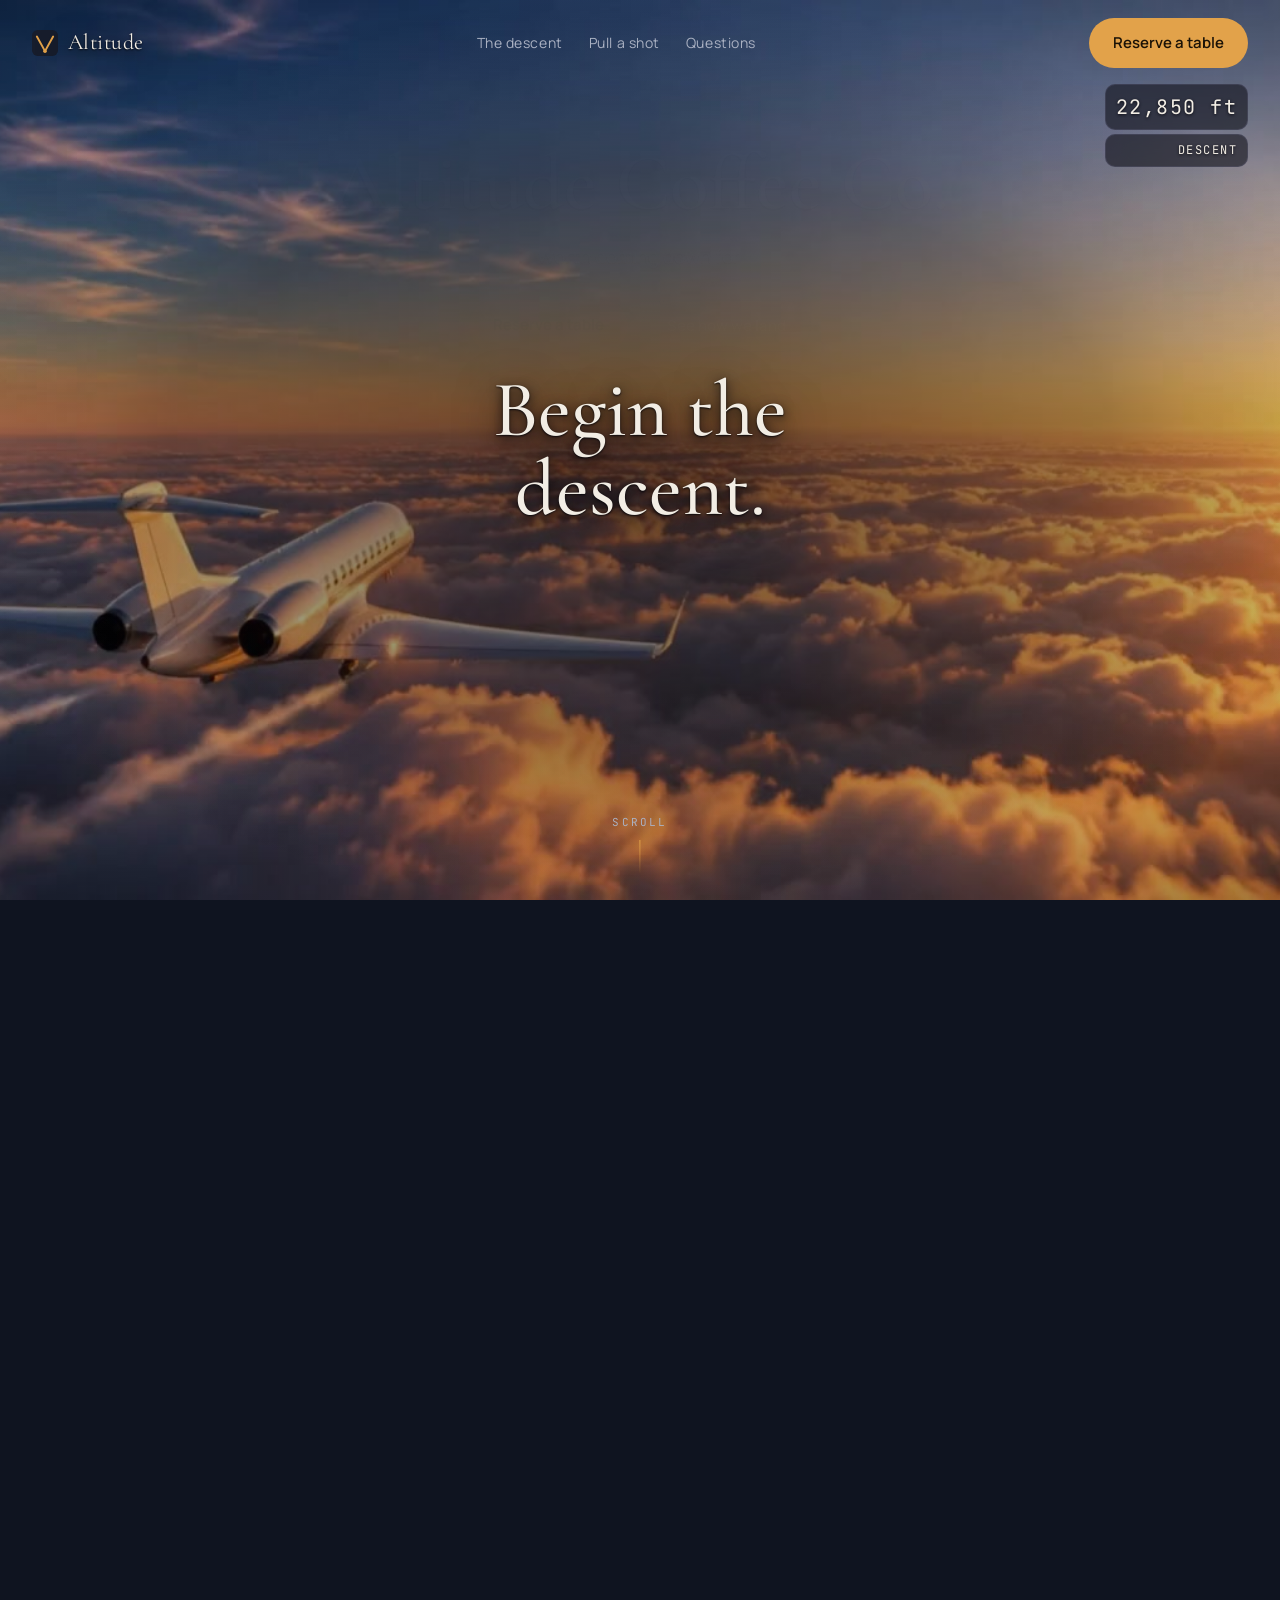
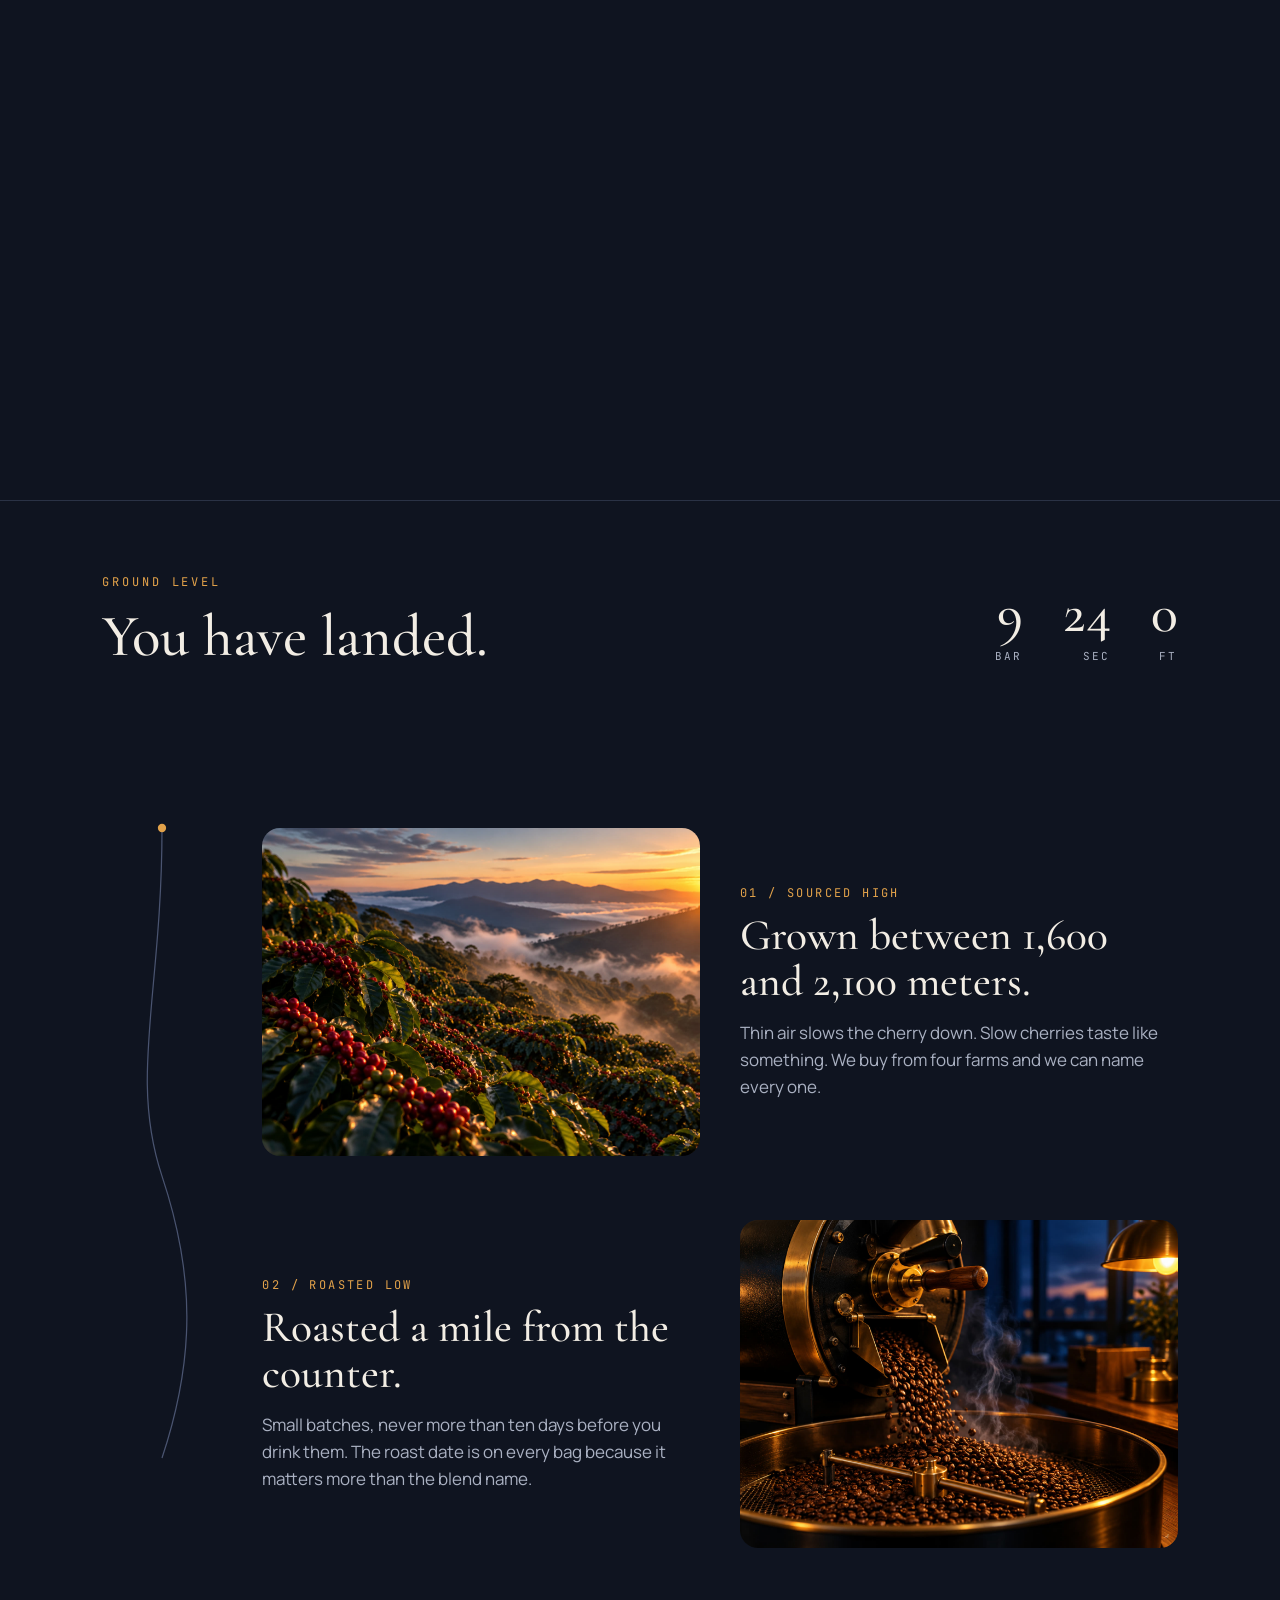
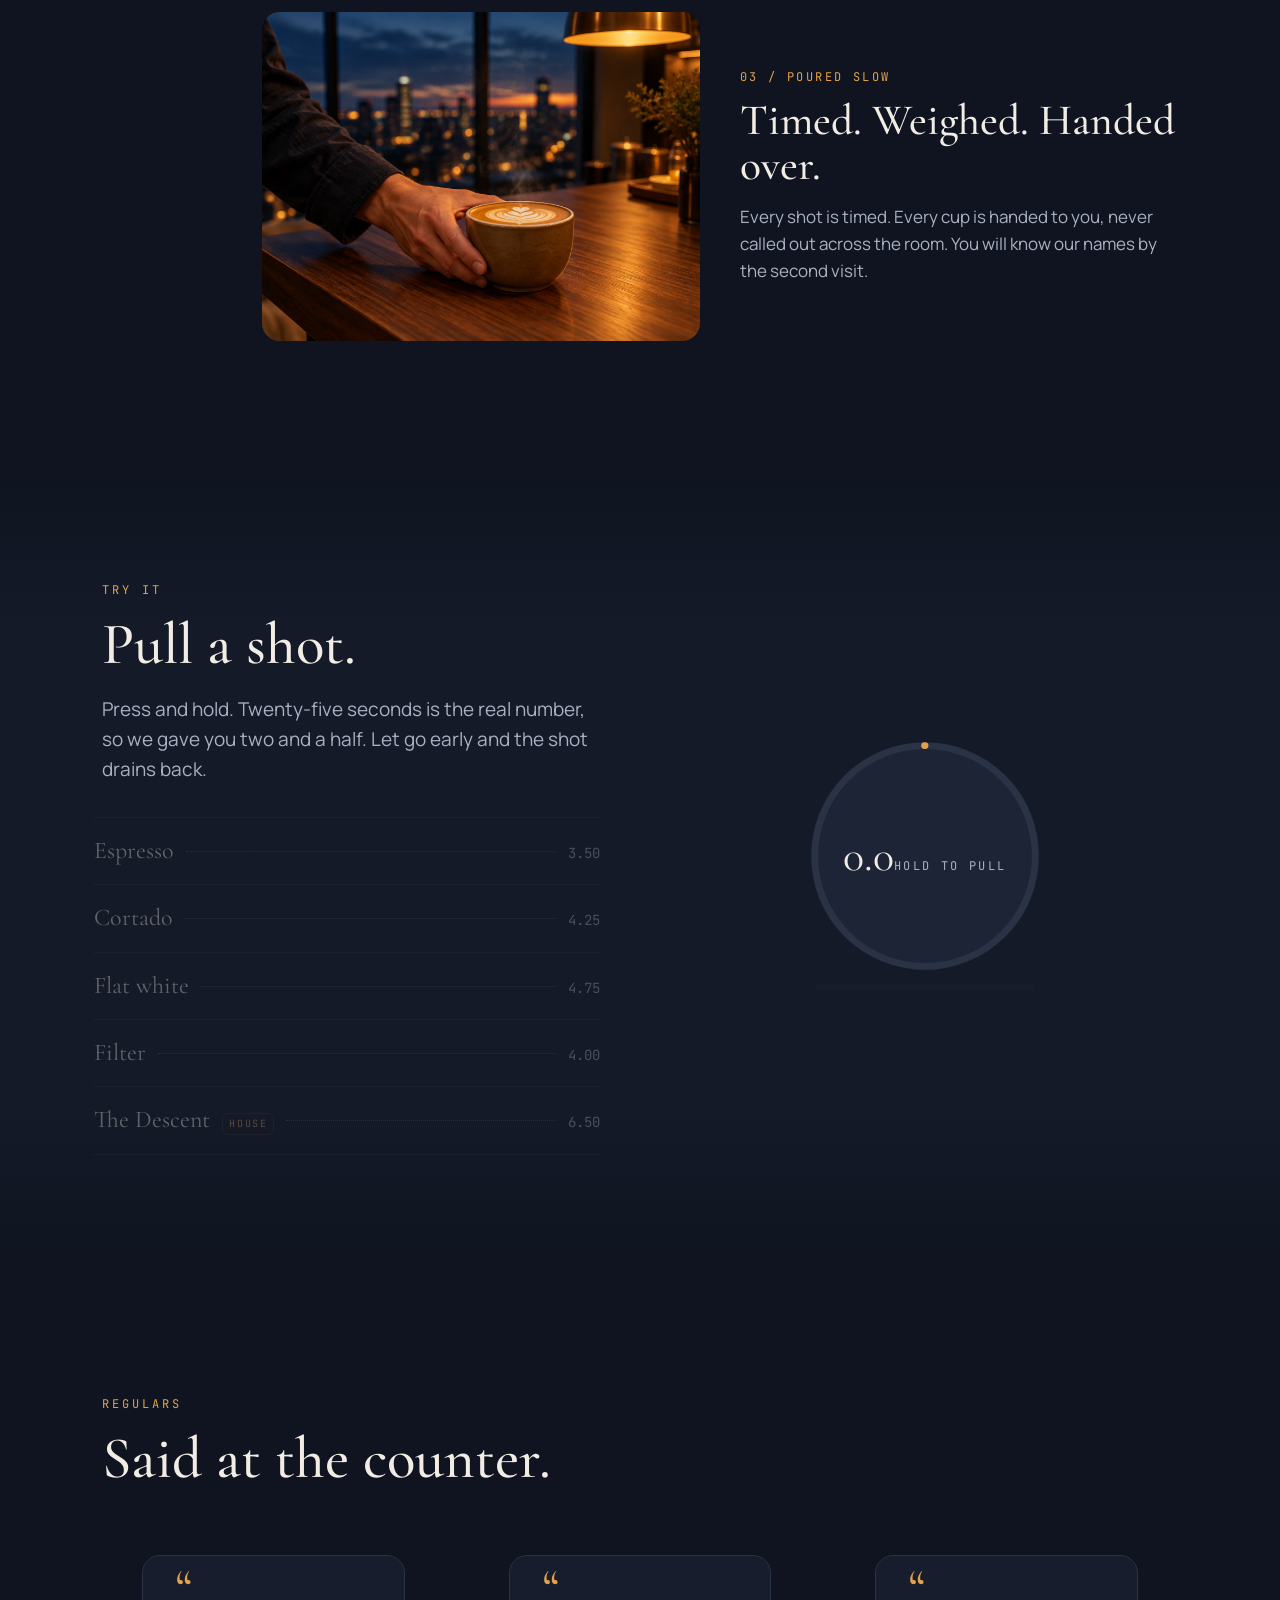
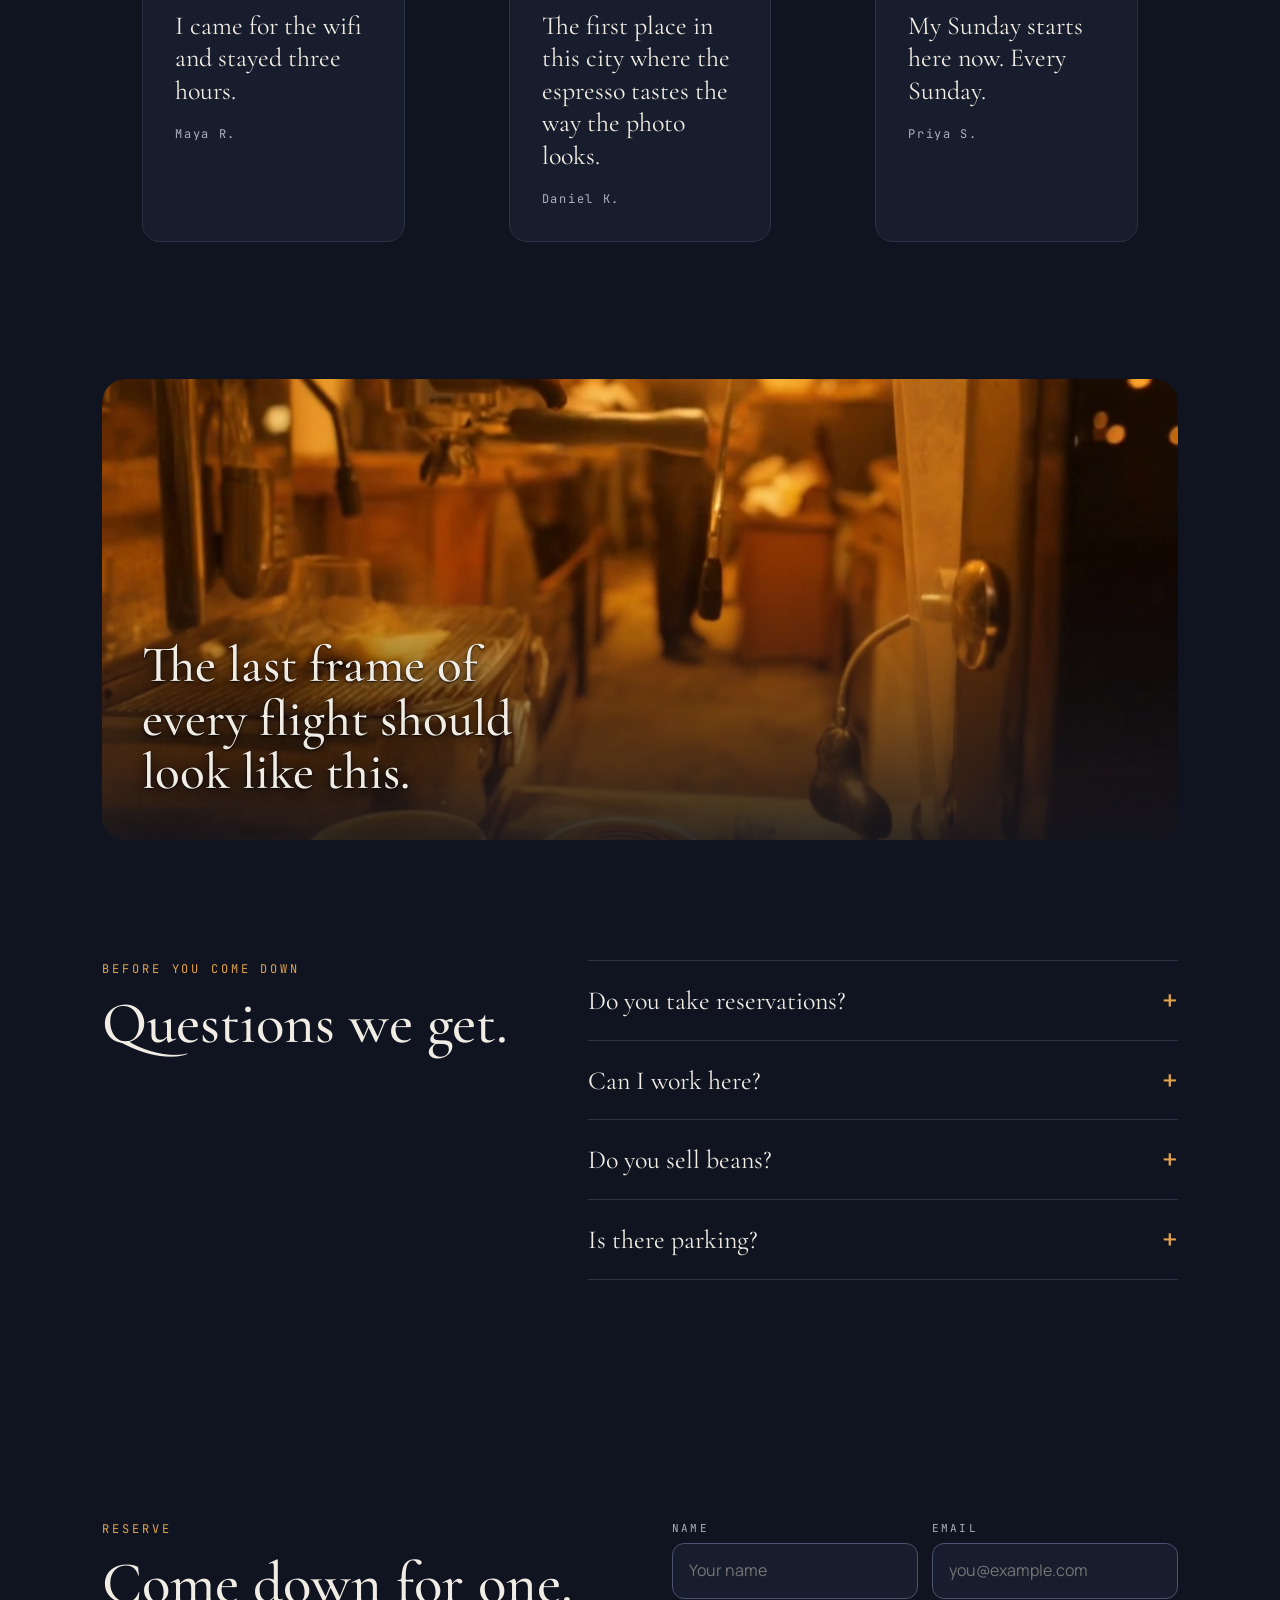
==== site/index.html @ 06131883 "Add Altitude Coffee Co. cinematic scroll demo site Four-segment AI-generated hero (jet over clouds, " ====
<!doctype html>
<html lang="en">
<head>
<meta charset="utf-8">
<meta name="viewport" content="width=device-width, initial-scale=1">
<title>Altitude Coffee Co.</title>
<meta name="description" content="Altitude Coffee Co. A corner coffee shop worth coming down for. Beans grown high, roasted low, poured slow. Reserve a table.">
<meta name="theme-color" content="#0f1420">
<!-- DEPLOY STEP: patch og:url and og:image with the live absolute URL -->
<meta property="og:title" content="Altitude Coffee Co.">
<meta property="og:description" content="Worth coming down for.">
<meta property="og:type" content="website">
<meta property="og:url" content="https://example.com/">
<meta property="og:image" content="https://example.com/assets/hero-ending.jpg">
<link rel="icon" href="data:image/svg+xml,%3Csvg xmlns='http://www.w3.org/2000/svg' viewBox='0 0 32 32'%3E%3Crect width='32' height='32' rx='7' fill='%230f1420'/%3E%3Cpath d='M6 8 L16 26 L26 8' fill='none' stroke='%23e2a24a' stroke-width='2.4' stroke-linecap='round' stroke-linejoin='round'/%3E%3Ccircle cx='16' cy='26' r='2.2' fill='%23e2a24a'/%3E%3C/svg%3E">
<link rel="preconnect" href="https://fonts.googleapis.com">
<link rel="preconnect" href="https://fonts.gstatic.com" crossorigin>
<link href="https://fonts.googleapis.com/css2?family=Cormorant+Garamond:ital,wght@0,500;0,600;1,500&family=Manrope:wght@400;600&family=JetBrains+Mono:wght@400&display=swap" rel="stylesheet">
<style>
:root{
  --canvas:#0f1420;
  --panel:#171d2c;
  --panel-2:#1d2436;
  --accent:#e2a24a;
  --accent-hover:#f0b661;
  --accent-muted:rgba(226,162,74,.18);
  --text-primary:#f2ede4;
  --text-secondary:#aab1c2;
  --line:#2a3245;
  --line-strong:#4a5470;
  --display:"Cormorant Garamond",Georgia,serif;
  --body:"Manrope",system-ui,sans-serif;
  --mono:"JetBrains Mono",ui-monospace,monospace;
  --ease:cubic-bezier(.22,.61,.36,1);
  --ease-out:cubic-bezier(.16,1,.3,1);
  --tshadow:0 1px 2px rgba(5,5,10,.95),0 3px 12px rgba(5,5,10,.78),0 10px 44px rgba(5,5,10,.8);
}
*{box-sizing:border-box}
html,body{overflow-x:hidden;overflow-x:clip}
html{scroll-behavior:smooth}
body{margin:0;background:var(--canvas);color:var(--text-primary);font-family:var(--body);font-size:17px;line-height:1.6;-webkit-font-smoothing:antialiased;opacity:0;transition:opacity .9s var(--ease)}
body.ready{opacity:1}
body.paused *,body.paused *::before,body.paused *::after{animation-play-state:paused!important}
a{color:inherit}
img{display:block;max-width:100%}
h1,h2,h3{font-family:var(--display);font-weight:500;line-height:1.05;margin:0}
p{margin:0}
.skip{position:absolute;left:-999px;top:8px;background:var(--accent);color:#1a1206;padding:8px 14px;border-radius:8px;z-index:100;text-decoration:none;font-weight:600}
.skip:focus{left:12px}
:focus-visible{outline:2px solid var(--accent);outline-offset:3px}

/* environment layer */
.env{position:fixed;inset:0;z-index:0;pointer-events:none;overflow:hidden}
.env::before{content:"";position:absolute;inset:-20%;background:radial-gradient(ellipse 50% 40% at 30% 20%,rgba(226,162,74,.10),transparent 60%),radial-gradient(ellipse 45% 40% at 75% 80%,rgba(120,140,200,.12),transparent 60%);animation:envdrift 90s linear infinite alternate;animation-delay:-30s}
.env::after{content:"";position:absolute;inset:0;opacity:.07;background-image:url("data:image/svg+xml,%3Csvg xmlns='http://www.w3.org/2000/svg' width='160' height='160'%3E%3Cfilter id='n'%3E%3CfeTurbulence type='fractalNoise' baseFrequency='.9' numOctaves='2' stitchTiles='stitch'/%3E%3C/filter%3E%3Crect width='160' height='160' filter='url(%23n)'/%3E%3C/svg%3E")}
@keyframes envdrift{from{transform:translate3d(-3%,-2%,0) scale(1.05)}to{transform:translate3d(3%,2%,0) scale(1.1)}}
main{position:relative;z-index:1}

/* nav */
.nav{position:fixed;top:0;left:0;right:0;z-index:50;display:flex;align-items:center;justify-content:space-between;padding:18px 32px;transition:background .5s var(--ease),backdrop-filter .5s}
.nav.solid{background:rgba(15,20,32,.72);backdrop-filter:blur(14px);border-bottom:1px solid rgba(42,50,69,.6)}
.brand{display:flex;align-items:center;gap:10px;text-decoration:none;font-family:var(--display);font-size:22px;letter-spacing:.02em;text-shadow:var(--tshadow)}
.brand svg{width:26px;height:26px}
.nav ul{display:flex;gap:26px;list-style:none;margin:0;padding:0;font-size:14px;letter-spacing:.04em}
.nav ul a{text-decoration:none;color:var(--text-secondary);transition:color .3s}
.nav ul a:hover{color:var(--text-primary)}
.btn{display:inline-block;background:var(--accent);color:#1a1206;text-decoration:none;font-weight:600;font-family:var(--body);font-size:15px;padding:13px 24px;border-radius:999px;border:0;cursor:pointer;transition:background .3s var(--ease),transform .3s var(--ease);text-shadow:none}
.btn:hover{background:var(--accent-hover);transform:translateY(-1px)}
.btn.ghost{background:transparent;color:var(--text-primary);border:1px solid var(--line-strong)}
.btn.ghost:hover{background:rgba(255,255,255,.06)}
@media (pointer:coarse){.btn{min-height:44px;display:inline-flex;align-items:center;justify-content:center}}
@media (max-width:720px){.nav{padding:14px 18px}.nav ul{display:none}.nav .btn{padding:10px 16px;font-size:14px}}

/* hero */
.hero{position:relative;height:1300vh}
.stage{position:sticky;top:0;height:100vh;overflow:hidden;background:var(--canvas)}
.poster{position:absolute;inset:0;background-size:cover;background-position:center}
video#hero{position:absolute;inset:0;width:100%;height:100%;object-fit:cover;opacity:0;transition:opacity .8s var(--ease);will-change:transform;transform:translateZ(0)}
.stage.video-ready video#hero{opacity:1}
.stage.video-failed video#hero{display:none}
.scrim{position:absolute;inset:0;pointer-events:none;background:radial-gradient(ellipse 120% 90% at 50% 45%,rgba(10,10,18,0) 35%,rgba(10,10,18,.62) 100%)}
.ring{position:absolute;right:28px;bottom:28px;width:36px;height:36px;color:var(--accent);transform:rotate(-90deg);opacity:.9;transition:opacity .5s}
.stage.video-ready .ring{opacity:0}
.stage.at-end .cue{opacity:0}
.cue{position:absolute;left:50%;bottom:26px;transform:translateX(-50%);font-family:var(--mono);font-size:11px;letter-spacing:.2em;color:var(--text-secondary);text-transform:uppercase;display:flex;flex-direction:column;align-items:center;gap:8px;transition:opacity .5s}
.cue span{display:block;width:1px;height:34px;background:linear-gradient(var(--accent),transparent);animation:cuedrop 2.4s var(--ease) infinite;animation-delay:-.6s}
@keyframes cuedrop{0%{transform:scaleY(0);transform-origin:top}50%{transform:scaleY(1);transform-origin:top}51%{transform-origin:bottom}100%{transform:scaleY(0);transform-origin:bottom}}
.hud{position:absolute;top:84px;right:32px;font-family:var(--mono);font-size:12px;letter-spacing:.12em;text-align:right;display:flex;flex-direction:column;gap:4px}
.chip{display:inline-block;padding:6px 10px;background:rgba(8,8,15,.55);border:1px solid rgba(96,96,126,.3);border-radius:10px;backdrop-filter:blur(10px);text-shadow:0 1px 3px rgba(5,5,10,.85)}
.hud .alt{font-size:20px;color:var(--text-primary)}
@media (max-height:560px){.cue,.hud{display:none}}

.band{position:absolute;inset:0;display:flex;align-items:center;opacity:0;pointer-events:none;text-shadow:var(--tshadow);--k:0}
.band::before{content:"";position:absolute;inset:-4%;pointer-events:none;opacity:calc(.25 + .75*var(--k,1));background:radial-gradient(ellipse 74% 62% at var(--sx,50%) var(--sy,50%),rgba(5,5,10,var(--sa,.66)) 0%,rgba(5,5,10,calc(var(--sa,.66)*.66)) 46%,rgba(5,5,10,0) 76%)}
.band .inner{position:relative;width:100%;padding:0 8vw}
.band h1,.band h2{font-size:clamp(40px,6.2vw,96px);line-height:1;max-width:14ch}
.band h2.e-blur,.band .e-approach h2{margin-left:auto;margin-right:auto}
.band .sub{font-size:clamp(17px,1.5vw,22px);color:var(--text-secondary);margin-top:18px;max-width:38ch;font-weight:400}
.band .kicker{font-family:var(--mono);font-size:12px;letter-spacing:.24em;text-transform:uppercase;color:var(--accent);margin-bottom:16px}
.band.on{pointer-events:auto}
.band .btn{pointer-events:auto}

/* text choreography */
.sr{position:absolute;width:1px;height:1px;overflow:hidden;clip:rect(0 0 0 0);white-space:nowrap}
.vis{display:inline}
.w{display:inline-block;white-space:nowrap}
.c{display:inline-block}
/* drift-down (band 1) */
.e-drift .w{--kc:clamp(0,(var(--k,0) - var(--th,0))*2.8,1);opacity:var(--kc);transform:translateY(calc((1 - var(--kc))*-24px))}
/* blur-to-sharp (band 2) */
.e-blur{position:relative}
.e-blur .soft{position:absolute;inset:0;filter:blur(10px);opacity:calc(1 - var(--k,0))}
.e-blur .sharp{opacity:var(--k,0)}
/* grid snap (band 3) */
.e-grid .c{--kc:clamp(0,(var(--k,0) - var(--th,0))*2.6,1);opacity:var(--kc);transform:translateX(calc((1 - var(--kc))*var(--jx,0px)))}
/* approach (band 4) */
.e-approach .w{--kc:clamp(0,(var(--k,0) - var(--th,0))*2.6,1);opacity:var(--kc);transform:scale(calc(0.82 + 0.18*var(--kc)))}
/* word punch (band 5) */
.e-punch .w{--kc:clamp(0,(var(--k,0) - var(--th,0))*3,1);--ks:clamp(0,(var(--k,0) - var(--th,0) - var(--sd,.1))*var(--ss,3.2),1);opacity:var(--kc);transform:scale(calc(0.6 + (0.4 + var(--ov,.12))*var(--kc) - var(--ov,.12)*var(--ks)))}
.e-punch .w.em{--ov:0.24;--sd:0.16;--ss:2.6}
/* rise + staged settle (band 6) */
.e-rise .w{--kc:clamp(0,(var(--k,0) - var(--th,0))*3,1);opacity:var(--kc);transform:translateY(calc((1 - var(--kc))*28px))}
.e-rise .sub{--ks:clamp(0,(var(--k,0) - .66)*4,1);opacity:var(--ks);transform:translateY(calc((1 - var(--ks))*14px))}
.e-rise .cta{--kb:clamp(0,(var(--k,0) - .78)*5,1);opacity:var(--kb);transform:translateY(calc((1 - var(--kb))*14px));margin-top:28px;display:flex;gap:14px;flex-wrap:wrap}
.band.settle{align-items:flex-start}
.band.settle .inner{padding-top:16vh;text-align:center}
.band.settle h1{margin:0 auto;max-width:22ch}
.band.settle .sub{margin:18px auto 0}
.band.settle .cta{justify-content:center}

/* static hero */
.static-hero{display:none;position:relative;min-height:100svh;align-items:flex-end;padding:120px 24px 64px;background:#0f1420 url('assets/hero-ending.jpg') center/cover no-repeat;text-shadow:var(--tshadow)}
.static-hero::before{content:"";position:absolute;inset:0;background:linear-gradient(180deg,rgba(15,20,32,.15),rgba(15,20,32,.85))}
.static-hero .inner{position:relative;max-width:640px}
.static-hero h1{font-size:clamp(44px,12vw,72px)}
.static-hero .sub{font-size:19px;color:var(--text-secondary);margin:14px 0 24px}
.static-hero .kicker{font-family:var(--mono);font-size:12px;letter-spacing:.24em;text-transform:uppercase;color:var(--accent);margin-bottom:14px}

@media (max-width:720px),(orientation:portrait) and (max-width:1024px),(orientation:portrait) and (pointer:coarse),(orientation:landscape) and (pointer:coarse) and (max-height:560px),(prefers-reduced-motion:reduce){
  .hero{display:none}
  .static-hero{display:flex}
}

/* sections */
.section{position:relative;padding:120px 8vw}
.wrap{max-width:1180px;margin:0 auto}
.kicker{font-family:var(--mono);font-size:12px;letter-spacing:.24em;text-transform:uppercase;color:var(--accent)}
.h2{font-size:clamp(36px,4.6vw,64px);margin-top:14px;max-width:18ch}
.lede{color:var(--text-secondary);font-size:19px;max-width:52ch;margin-top:18px}

/* settle strip */
.landed{padding:72px 8vw 40px;border-top:1px solid var(--line)}
.landed .wrap{display:grid;grid-template-columns:1.2fr 1fr;gap:48px;align-items:end}
.stats{display:flex;gap:40px;justify-content:flex-end;font-family:var(--mono)}
.stat{text-align:right}
.stat b{display:block;font-family:var(--display);font-weight:500;font-size:56px;line-height:1;color:var(--text-primary)}
.stat span{font-size:11px;letter-spacing:.2em;text-transform:uppercase;color:var(--text-secondary)}
.steam{position:absolute;left:8vw;top:-40px;width:120px;height:120px;pointer-events:none}
.steam i{position:absolute;bottom:0;left:50%;width:6px;height:6px;border-radius:50%;background:var(--accent);opacity:0;animation:steam 6s var(--ease) infinite}
.steam i:nth-child(2){left:38%;animation-delay:-2s}.steam i:nth-child(3){left:62%;animation-delay:-4s}.steam i:nth-child(4){left:46%;animation-delay:-1s}
@keyframes steam{0%{opacity:0;transform:translate(0,0) scale(.6)}20%{opacity:.35}100%{opacity:0;transform:translate(-14px,-110px) scale(1.4)}}
.live .steam i{animation-play-state:running}

/* descent steps */
.descent{position:relative}
.descent .wrap{display:grid;grid-template-columns:120px 1fr;gap:40px}
.path{position:relative}
.path svg{position:sticky;top:120px;width:120px;height:70vh;overflow:visible}
.path .trail{stroke:var(--line-strong);stroke-width:1.5;fill:none}
.path .draw{stroke:var(--accent);stroke-width:2;fill:none;stroke-dasharray:1;stroke-dashoffset:calc(1 - var(--d,0));}
.path .dot{fill:var(--accent);offset-path:path("M60 0 C 60 200, 20 300, 60 420 S 100 640, 60 760");offset-distance:calc(var(--d,0)*100%)}
.steps{display:grid;gap:64px}
.step{display:grid;grid-template-columns:1fr 1fr;gap:40px;align-items:center}
.step:nth-child(even) .media{order:2}
.step .media{aspect-ratio:4/3;border-radius:18px;overflow:hidden;background:var(--panel);position:relative}
.step .media img{width:100%;height:100%;object-fit:cover;transform:scale(1.06);transition:transform 1.4s var(--ease-out)}
.step.in .media img{transform:scale(1)}
.step .num{font-family:var(--mono);font-size:12px;letter-spacing:.2em;color:var(--accent)}
.step h3{font-size:clamp(30px,3.4vw,46px);margin-top:10px}
.step p{color:var(--text-secondary);margin-top:14px;max-width:44ch}
.step .part{opacity:0;transform:translateY(18px);transition:opacity .9s var(--ease),transform .9s var(--ease)}
.step.in .part{opacity:1;transform:none}
.step.in .part:nth-child(2){transition-delay:.1s}.step.in .part:nth-child(3){transition-delay:.2s}
.step.in.done .part:nth-child(2),.step.in.done .part:nth-child(3){transition-delay:0s}

/* pull a shot */
.pull{background:linear-gradient(180deg,transparent,rgba(23,29,44,.7) 20%,rgba(23,29,44,.7) 80%,transparent)}
.pull .wrap{display:grid;grid-template-columns:1fr 1fr;gap:64px;align-items:center}
.holdwrap{display:flex;flex-direction:column;align-items:center;gap:18px}
.hold{position:relative;width:220px;height:220px;border-radius:50%;background:var(--panel-2);border:1px solid var(--line-strong);cursor:pointer;display:grid;place-items:center;user-select:none;-webkit-user-select:none;touch-action:none;transition:transform .3s var(--ease)}
.hold:active{transform:scale(.98)}
.hold svg{position:absolute;inset:-6px;width:calc(100% + 12px);height:calc(100% + 12px);transform:rotate(-90deg)}
.hold .track{fill:none;stroke:var(--line);stroke-width:3}
.hold .prog{fill:none;stroke:var(--accent);stroke-width:3;stroke-linecap:round;stroke-dasharray:1;stroke-dashoffset:calc(1 - var(--p,0));transition:stroke-dashoffset .12s linear}
.hold .lbl{font-family:var(--mono);font-size:12px;letter-spacing:.2em;text-transform:uppercase;color:var(--text-secondary);text-align:center}
.hold .timer{font-family:var(--display);font-size:44px;line-height:1;color:var(--text-primary)}
.hold::after{content:"";position:absolute;inset:0;border-radius:50%;box-shadow:0 0 60px 10px var(--accent-muted);opacity:0;transition:opacity .6s}
.pull.done .hold::after{opacity:1;animation:glow 5s ease-in-out infinite;animation-delay:-1s}
@keyframes glow{0%,100%{opacity:.5}50%{opacity:1}}
.cupline{width:220px;height:6px;border-radius:3px;background:var(--panel);overflow:hidden}
.cupline i{display:block;height:100%;width:100%;background:linear-gradient(90deg,#5a3419,#8a4a1f,var(--accent));transform:scaleX(var(--p,0));transform-origin:left;transition:transform .12s linear}
.menu{list-style:none;margin:32px 0 0;padding:0;display:grid;gap:0}
.menu li{display:flex;align-items:baseline;gap:12px;padding:14px 0;border-top:1px solid var(--line);opacity:.35;transform:translateX(-8px);transition:opacity .6s var(--ease),transform .6s var(--ease)}
.menu li:last-child{border-bottom:1px solid var(--line)}
.pull.done .menu li{opacity:1;transform:none}
.pull.done .menu li:nth-child(2){transition-delay:.08s}.pull.done .menu li:nth-child(3){transition-delay:.16s}.pull.done .menu li:nth-child(4){transition-delay:.24s}.pull.done .menu li:nth-child(5){transition-delay:.32s}
.menu .n{font-family:var(--display);font-size:24px}
.menu .dots{flex:1;border-bottom:1px dotted var(--line-strong);transform:translateY(-6px)}
.menu .p{font-family:var(--mono);font-size:14px;color:var(--text-secondary)}
.menu .tag{font-family:var(--mono);font-size:10px;letter-spacing:.16em;text-transform:uppercase;color:var(--accent);border:1px solid var(--accent-muted);padding:2px 6px;border-radius:6px}

/* quotes */
.quotes .wrap{display:grid;grid-template-columns:1fr 1fr 1fr;gap:24px;margin-top:48px}
.q{background:var(--panel);border:1px solid var(--line);border-radius:18px;padding:32px;opacity:0;transform:translateY(20px);transition:opacity .8s var(--ease),transform .8s var(--ease)}
.quotes.in .q{opacity:1;transform:none}
.quotes.in .q:nth-child(2){transition-delay:.12s}.quotes.in .q:nth-child(3){transition-delay:.24s}
.quotes.in.done .q:nth-child(2),.quotes.in.done .q:nth-child(3){transition-delay:0s}
.q p{font-family:var(--display);font-size:26px;line-height:1.25}
.q cite{display:block;margin-top:18px;font-style:normal;font-family:var(--mono);font-size:12px;letter-spacing:.14em;color:var(--text-secondary)}
.q .mark{color:var(--accent);font-family:var(--display);font-size:52px;line-height:0;display:block;margin-bottom:22px}

/* window (ending frame reused) */
.window{padding:0 8vw}
.window .wrap{position:relative;border-radius:24px;overflow:hidden;aspect-ratio:21/9;background:var(--panel)}
.window img{width:100%;height:100%;object-fit:cover}
.window .over{position:absolute;inset:0;display:flex;align-items:flex-end;padding:40px;background:linear-gradient(0deg,rgba(15,20,32,.85),transparent 60%)}
.window h2{font-size:clamp(30px,4vw,54px);max-width:16ch;text-shadow:var(--tshadow)}

/* faq */
.faq .wrap{display:grid;grid-template-columns:1fr 1.4fr;gap:64px}
.faq details{border-top:1px solid var(--line);padding:18px 0}
.faq details:last-child{border-bottom:1px solid var(--line)}
.faq summary{cursor:pointer;list-style:none;display:flex;justify-content:space-between;align-items:baseline;font-family:var(--display);font-size:26px}
.faq summary::-webkit-details-marker{display:none}
.faq summary::after{content:"+";font-family:var(--mono);color:var(--accent);transition:transform .3s var(--ease)}
.faq details[open] summary::after{transform:rotate(45deg)}
.faq details p{color:var(--text-secondary);margin-top:10px;max-width:52ch}

/* reserve */
.reserve{padding-bottom:140px}
.reserve .wrap{display:grid;grid-template-columns:1fr 1fr;gap:64px;align-items:start}
form{display:grid;gap:14px;grid-template-columns:1fr 1fr}
.field{display:grid;gap:6px}
.field.full{grid-column:1/-1}
label{font-family:var(--mono);font-size:11px;letter-spacing:.2em;text-transform:uppercase;color:var(--text-secondary)}
input,select{width:100%;background:var(--panel);border:1px solid var(--line-strong);color:var(--text-primary);border-radius:12px;padding:14px 16px;font:inherit;font-size:16px;transition:border-color .3s}
input:focus,select:focus{outline:none;border-color:var(--accent)}
.success{display:none;background:var(--panel);border:1px solid var(--accent-muted);border-radius:18px;padding:32px}
.success h3{font-size:34px}
.success p{color:var(--text-secondary);margin-top:10px}
.reserve.sent form{display:none}
.reserve.sent .success{display:block;animation:pop .6s var(--ease-out)}
@keyframes pop{from{opacity:0;transform:translateY(12px)}to{opacity:1;transform:none}}
.note{font-family:var(--mono);font-size:12px;color:var(--text-secondary);margin-top:12px;grid-column:1/-1}

footer{position:relative;z-index:1;border-top:1px solid var(--line);padding:40px 8vw;font-size:14px;color:var(--text-secondary)}
footer .wrap{display:grid;grid-template-columns:1fr 1fr;gap:24px}
footer .demo{border-left:2px solid var(--accent);padding-left:14px}
footer a{color:var(--text-primary)}

/* entrances */
.reveal{opacity:0;transform:translateY(22px);transition:opacity .9s var(--ease),transform .9s var(--ease)}
.reveal.in{opacity:1;transform:none}

@media (max-width:900px){
  .landed .wrap,.descent .wrap,.pull .wrap,.quotes .wrap,.faq .wrap,.reserve .wrap,footer .wrap{grid-template-columns:1fr}
  .stats{justify-content:flex-start}.stat{text-align:left}
  .path{display:none}
  .step{grid-template-columns:1fr}.step:nth-child(even) .media{order:0}
  .section{padding:80px 6vw}
  .window{padding:0 6vw}.window .wrap{aspect-ratio:4/3}
  form{grid-template-columns:1fr}
}

@media (prefers-reduced-motion:reduce){
  *,*::before,*::after{animation:none!important;transition:none!important;transition-delay:0s!important}
  .reveal,.step .part,.q,.menu li{opacity:1!important;transform:none!important}
  .path .draw{--d:1}
  .hold .prog{--p:1}.cupline i{--p:1}
  html{scroll-behavior:auto}
  body{opacity:1}
}
</style>
</head>
<body>
<a class="skip" href="#main">Skip to content</a>
<div class="env" aria-hidden="true"></div>

<nav class="nav" aria-label="Main">
  <a class="brand" href="#top" aria-label="Altitude Coffee Co. home">
    <svg viewBox="0 0 32 32" aria-hidden="true"><rect width="32" height="32" rx="7" fill="#171d2c"/><path d="M6 8 L16 26 L26 8" fill="none" stroke="#e2a24a" stroke-width="2.4" stroke-linecap="round" stroke-linejoin="round"/><circle cx="16" cy="26" r="2.2" fill="#e2a24a"/></svg>
    Altitude
  </a>
  <ul>
    <li><a href="#descent">The descent</a></li>
    <li><a href="#pull">Pull a shot</a></li>
    <li><a href="#faq">Questions</a></li>
  </ul>
  <a class="btn" href="#reserve">Reserve a table</a>
</nav>

<main id="main" tabindex="-1">
<div id="top"></div>

<section class="hero" aria-label="Intro">
  <div class="stage" id="stage">
    <div class="poster" aria-hidden="true"></div>
    <video id="hero" preload="none" muted playsinline aria-hidden="true" tabindex="-1"></video>
    <div class="scrim" aria-hidden="true"></div>

    <div class="band" data-a="0" data-b="0.13" style="--sx:72%;--sy:38%;--sa:.62;justify-content:flex-end">
      <div class="inner e-drift" style="max-width:52vw;margin-left:auto;text-align:right">
        <div class="kicker">Altitude Coffee Co.</div>
        <h1 class="split" data-entrance="drift">Forty thousand feet.</h1>
        <p class="sub" style="margin-left:auto">Somewhere below, a cup is waiting.</p>
      </div>
    </div>

    <div class="band" data-a="0.16" data-b="0.29" data-ramp="0.036" style="--sx:50%;--sy:50%;--sa:.58">
      <div class="inner" style="text-align:center">
        <h2 class="e-blur"><span class="soft" aria-hidden="true">Begin the descent.</span><span class="sharp">Begin the descent.</span></h2>
      </div>
    </div>

    <div class="band" data-a="0.33" data-b="0.47" data-spread="0.5" style="--sx:30%;--sy:40%;--sa:.66">
      <div class="inner e-grid" style="max-width:56vw">
        <div class="kicker">Ten thousand feet</div>
        <h2 class="split" data-entrance="grid">One corner. One window.</h2>
      </div>
    </div>

    <div class="band" data-a="0.50" data-b="0.62" style="--sx:50%;--sy:62%;--sa:.6">
      <div class="inner e-approach" style="text-align:center">
        <h2 class="split" data-entrance="approach">Come in from the cold.</h2>
      </div>
    </div>

    <div class="band" data-a="0.65" data-b="0.78" style="--sx:28%;--sy:45%;--sa:.7">
      <div class="inner e-punch" style="max-width:54vw">
        <h2 class="split" data-entrance="punch" data-em="Nine,Twenty-five,No">Nine bars of pressure. Twenty-five seconds. No shortcuts.</h2>
      </div>
    </div>

    <div class="band settle" data-a="0.84" data-b="1" data-ramp="0.04" style="--sx:50%;--sy:30%;--sa:.66">
      <div class="inner e-rise">
        <h1 class="split" data-entrance="rise">Altitude Coffee Co.</h1>
        <p class="sub">Worth coming down for.</p>
        <div class="cta"><a class="btn" href="#reserve">Reserve a table</a><a class="btn ghost" href="#descent">See how we land</a></div>
      </div>
    </div>

    <div class="hud" aria-hidden="true"><span class="chip alt" id="alt">40,000 ft</span><span class="chip" id="phase">CRUISE</span></div>
    <svg class="ring" viewBox="0 0 48 48" aria-hidden="true"><circle cx="24" cy="24" r="20" fill="none" stroke="currentColor" stroke-width="3" stroke-dasharray="126" style="stroke-dashoffset:var(--ld,126)"/></svg>
    <div class="cue" aria-hidden="true">Scroll<span></span></div>
  </div>
</section>

<section class="static-hero" aria-label="Intro">
  <div class="inner">
    <div class="kicker">Altitude Coffee Co.</div>
    <h1>Worth coming down for.</h1>
    <p class="sub">Beans grown high. Roasted low. Poured slow. A corner shop at ground level.</p>
    <a class="btn" href="#reserve">Reserve a table</a>
  </div>
</section>

<section class="landed" aria-label="You have landed">
  <div class="steam live" aria-hidden="true"><i></i><i></i><i></i><i></i></div>
  <div class="wrap">
    <div class="reveal">
      <div class="kicker">Ground level</div>
      <h2 class="h2">You have landed.</h2>
    </div>
    <div class="stats reveal">
      <div class="stat"><b data-count="9">0</b><span>bar</span></div>
      <div class="stat"><b data-count="25">0</b><span>sec</span></div>
      <div class="stat"><b data-count="0">0</b><span>ft</span></div>
    </div>
  </div>
</section>

<section class="section descent" id="descent" aria-label="The descent">
  <div class="wrap">
    <div class="path" aria-hidden="true">
      <svg viewBox="0 0 120 760"><path class="trail" d="M60 0 C 60 200, 20 300, 60 420 S 100 640, 60 760" pathLength="1"/><path class="draw" d="M60 0 C 60 200, 20 300, 60 420 S 100 640, 60 760" pathLength="1"/><circle class="dot" r="5"/></svg>
    </div>
    <div class="steps">
      <article class="step">
        <div class="media part"><img src="assets/step-farm.jpg" alt="Coffee shrubs on a misty mountain slope at first light" loading="lazy"></div>
        <div><div class="num part">01 / SOURCED HIGH</div><h3 class="part">Grown between 1,600 and 2,100 meters.</h3><p class="part">Thin air slows the cherry down. Slow cherries taste like something. We buy from four farms and we can name every one.</p></div>
      </article>
      <article class="step">
        <div class="media part"><img src="assets/step-roast.jpg" alt="Roasted beans pouring from a small drum roaster into a cooling tray" loading="lazy"></div>
        <div><div class="num part">02 / ROASTED LOW</div><h3 class="part">Roasted a mile from the counter.</h3><p class="part">Small batches, never more than ten days before you drink them. The roast date is on every bag because it matters more than the blend name.</p></div>
      </article>
      <article class="step">
        <div class="media part"><img src="assets/step-pour.jpg" alt="A barista handing a finished cup across a warm wooden counter" loading="lazy"></div>
        <div><div class="num part">03 / POURED SLOW</div><h3 class="part">Timed. Weighed. Handed over.</h3><p class="part">Every shot is timed. Every cup is handed to you, never called out across the room. You will know our names by the second visit.</p></div>
      </article>
    </div>
  </div>
</section>

<section class="section pull" id="pull" aria-label="Pull a shot">
  <div class="wrap">
    <div class="reveal">
      <div class="kicker">Try it</div>
      <h2 class="h2">Pull a shot.</h2>
      <p class="lede">Press and hold. Twenty-five seconds is the real number, so we gave you two and a half. Let go early and the shot drains back.</p>
      <ul class="menu" aria-label="Menu">
        <li><span class="n">Espresso</span><span class="dots"></span><span class="p">3.50</span></li>
        <li><span class="n">Cortado</span><span class="dots"></span><span class="p">4.25</span></li>
        <li><span class="n">Flat white</span><span class="dots"></span><span class="p">4.75</span></li>
        <li><span class="n">Filter</span><span class="dots"></span><span class="p">4.00</span></li>
        <li><span class="n">The Descent</span><span class="tag">house</span><span class="dots"></span><span class="p">6.50</span></li>
      </ul>
    </div>
    <div class="holdwrap reveal">
      <button class="hold" id="hold" type="button" aria-label="Press and hold to pull a shot">
        <svg viewBox="0 0 100 100" aria-hidden="true"><circle class="track" cx="50" cy="50" r="48" pathLength="1"/><circle class="prog" cx="50" cy="50" r="48" pathLength="1"/></svg>
        <span><span class="timer" id="timer">0.0</span><span class="lbl" id="holdlbl">Hold to pull</span></span>
      </button>
      <div class="cupline" aria-hidden="true"><i></i></div>
    </div>
  </div>
</section>

<section class="section quotes" aria-label="What regulars say">
  <div class="reveal">
    <div class="kicker">Regulars</div>
    <h2 class="h2">Said at the counter.</h2>
  </div>
  <div class="wrap">
    <figure class="q"><span class="mark" aria-hidden="true">&ldquo;</span><p>I came for the wifi and stayed three hours.</p><cite>Maya R.</cite></figure>
    <figure class="q"><span class="mark" aria-hidden="true">&ldquo;</span><p>The first place in this city where the espresso tastes the way the photo looks.</p><cite>Daniel K.</cite></figure>
    <figure class="q"><span class="mark" aria-hidden="true">&ldquo;</span><p>My Sunday starts here now. Every Sunday.</p><cite>Priya S.</cite></figure>
  </div>
</section>

<section class="window reveal" aria-label="The cup">
  <div class="wrap">
    <img src="assets/hero-ending.jpg" alt="A finished espresso resting on the counter, crema settling" loading="lazy">
    <div class="over"><h2>The last frame of every flight should look like this.</h2></div>
  </div>
</section>

<section class="section faq" id="faq" aria-label="Questions">
  <div class="wrap">
    <div class="reveal">
      <div class="kicker">Before you come down</div>
      <h2 class="h2">Questions we get.</h2>
    </div>
    <div class="reveal">
      <details><summary>Do you take reservations?</summary><p>Yes. Tables of up to six, free, held for fifteen minutes past your time.</p></details>
      <details><summary>Can I work here?</summary><p>Yes. Fast wifi, a plug at every table, and no time limit. Buy a coffee now and then and we are happy.</p></details>
      <details><summary>Do you sell beans?</summary><p>Yes. 250 gram bags, roasted this week, with the roast date on the front.</p></details>
      <details><summary>Is there parking?</summary><p>Street parking on the corner, and the tram stops right outside the window.</p></details>
    </div>
  </div>
</section>

<section class="section reserve" id="reserve" aria-label="Reserve a table">
  <div class="wrap">
    <div class="reveal">
      <div class="kicker">Reserve</div>
      <h2 class="h2">Come down for one.</h2>
      <p class="lede">Pick a time. We hold the table, warm the cup, and time the shot.</p>
    </div>
    <div class="reveal">
      <form id="form" novalidate>
        <div class="field"><label for="name">Name</label><input id="name" name="name" placeholder="Your name" required autocomplete="name"></div>
        <div class="field"><label for="email">Email</label><input id="email" name="email" type="email" placeholder="you@example.com" required autocomplete="email"></div>
        <div class="field"><label for="size">Party size</label><select id="size" name="size"><option>1</option><option>2</option><option>3</option><option>4</option><option>5</option><option>6</option></select></div>
        <div class="field"><label for="date">Date</label><input id="date" name="date" type="date" required></div>
        <div class="field full"><button class="btn" type="submit">Reserve a table</button></div>
        <p class="note">Demo form. Nothing is sent anywhere.</p>
      </form>
      <div class="success" role="status"><h3>Table held.</h3><p>See you at ground level.</p></div>
    </div>
  </div>
</section>
</main>

<footer>
  <div class="wrap">
    <div>
      <strong>Altitude Coffee Co.</strong><br>
      Altitude Coffee Co. is a fictional brand created for this demo. All imagery is AI generated. No real coffee shop, tram, or table was harmed.
    </div>
    <div class="demo">
      This demo site was built to show what a cinematic scroll site can do for a business. Want one for yours? <a href="mailto:apadilla1201@gmail.com?subject=A%20site%20like%20Altitude">Get in touch.</a>
    </div>
  </div>
</footer>

<script>
(function(){
'use strict';
const VIDEO_URL='assets/hero-scrub.mp4';
const VIDEO_BYTES=8305662;
const stage=document.getElementById('stage');
const video=document.getElementById('hero');
const ring=document.querySelector('.ring');
const posterLayer=document.querySelector('.poster');
const hero=document.querySelector('.hero');
const bands=[...document.querySelectorAll('.band')].map(el=>({el,a:+el.dataset.a,b:+el.dataset.b,ramp:el.dataset.ramp?+el.dataset.ramp:null,op:-1,k:-1}));
const altEl=document.getElementById('alt'),phaseEl=document.getElementById('phase');
const reduce=matchMedia('(prefers-reduced-motion: reduce)');

/* ---------- seeded splitting ---------- */
function rng(seed){let s=seed>>>0;return()=>(s=(s*1664525+1013904223)>>>0)/4294967296}
document.querySelectorAll('.split').forEach((h,i)=>{
  const text=h.textContent.trim();const r=rng(1000+i*77);const type=h.dataset.entrance;
  const em=(h.dataset.em||'').split(',').filter(Boolean);
  const sr=document.createElement('span');sr.className='sr';sr.textContent=text;
  const vis=document.createElement('span');vis.className='vis';vis.setAttribute('aria-hidden','true');
  const spread=+(h.closest('.band')?.dataset.spread||0.5);
  const words=text.split(' ');const total=text.replace(/ /g,'').length;let ci=0;
  words.forEach((wd,wi)=>{
    const w=document.createElement('span');w.className='w';
    if(em.some(e=>wd.replace(/[.,]/g,'')===e))w.classList.add('em');
    if(type==='grid'){[...wd].forEach(ch=>{const c=document.createElement('span');c.className='c';c.textContent=ch;c.style.setProperty('--th',(ci/total*spread+r()*0.06).toFixed(3));c.style.setProperty('--jx',(-(40+r()*60)).toFixed(0)+'px');w.appendChild(c);ci++})}
    else{w.textContent=wd;const th=type==='punch'?wi/words.length*0.55:type==='rise'?wi/words.length*0.45:wi/words.length*0.5+r()*0.05;w.style.setProperty('--th',th.toFixed(3))}
    vis.appendChild(w);if(wi<words.length-1)vis.appendChild(document.createTextNode(' '));
  });
  h.textContent='';h.appendChild(sr);h.appendChild(vis);
});

/* ---------- hero math ---------- */
const smoothstep=(p,e0,e1)=>{const t=Math.min(1,Math.max(0,(p-e0)/(e1-e0)));return t*t*(3-2*t)};
const clamp=(v,lo,hi)=>Math.min(hi,Math.max(lo,v));
function heroProgress(){const r=hero.getBoundingClientRect();const range=hero.offsetHeight-innerHeight;return clamp(-r.top/range,0,1)}
let loadK=0,loadStart=null;
function updateCaptions(p,now){
  bands.forEach((b,i)=>{
    const first=i===0,last=i===bands.length-1;
    const f=Math.min(0.02,(b.b-b.a)/3);
    let op=(first?1:smoothstep(p,b.a,b.a+f))*(last?1:1-smoothstep(p,b.b-f,b.b));
    if(p<b.a-0.01&&!first)op=0; if(p>b.b+0.01&&!last)op=0;
    let k=clamp((p-b.a)/(b.ramp||Math.min(0.025,(b.b-b.a)*0.35)),0,1);
    if(first)k=Math.max(k,loadK);
    if(Math.abs(op-b.op)>0.004){b.op=op;b.el.style.opacity=op.toFixed(3);const on=op>0.5;if(on!==b.on){b.on=on;b.el.classList.toggle('on',on)}}
    if(Math.abs(k-b.k)>0.008){b.k=k;b.el.style.setProperty('--k',k.toFixed(3))}
  });
  updateHud(p,now);
}
let lastLabel='',lastLabelAt=0;
function updateHud(p,now){
  if(!altEl)return; if(now-lastLabelAt<100)return;
  const alt=Math.round(40000*Math.pow(1-p,1.6)/50)*50;
  const phase=p<0.15?'CRUISE':p<0.32?'DESCENT':p<0.5?'APPROACH':p<0.64?'FINAL':p<0.8?'LANDED':'POUR';
  const s=alt.toLocaleString('en-US')+' ft|'+phase;
  if(s===lastLabel)return;lastLabel=s;lastLabelAt=now;
  altEl.textContent=alt.toLocaleString('en-US')+' ft';phaseEl.textContent=phase;
  stage.classList.toggle('at-end',p>0.9);
}

/* ---------- seek gate ---------- */
let seekBusy=false,pendingTime=null;
function requestSeek(t){if(!video.duration)return;if(seekBusy){pendingTime=t;return}seekBusy=true;video.currentTime=t}
video.addEventListener('seeked',()=>{seekBusy=false;if(pendingTime!==null){const t=pendingTime;pendingTime=null;requestSeek(t)}});
video.addEventListener('error',()=>{seekBusy=false;pendingTime=null;failVideo()});

/* ---------- lerp loop ---------- */
let target=0,shown=0,rafId=null,lastTick=0,heroOnScreen=true;
function tick(now){
  const dt=Math.min(100,now-(lastTick||now));lastTick=now;
  if(loadStart!==null&&loadK<1){loadK=clamp((now-loadStart)/1400,0,1);loadK=loadK*loadK*(3-2*loadK)}
  const k=0.16;shown+=(target-shown)*(1-Math.pow(1-k,dt/16.667));
  const converged=Math.abs(target-shown)<0.0005&&loadK>=1;
  if(converged){shown=target;rafId=null;lastTick=0}else rafId=requestAnimationFrame(tick);
  requestSeek(shown*video.duration);
  updateCaptions(shown,now);
}
function onScroll(){target=heroProgress();if(rafId===null&&heroOnScreen)rafId=requestAnimationFrame(tick)}
new IntersectionObserver(e=>{heroOnScreen=e[0].isIntersecting;if(heroOnScreen)onScroll()}).observe(hero);

/* ---------- blob loader ---------- */
let inited=false,started=false;
function initHeroOnce(){
  if(inited)return;inited=true;
  posterLayer.style.backgroundImage="url('assets/hero-poster.jpg')";
  const img=new Image();img.onload=startBlobFetch;img.onerror=startBlobFetch;img.src='assets/hero-poster.jpg';
  setTimeout(startBlobFetch,4000);
  loadStart=performance.now();
}
function startBlobFetch(){if(started)return;started=true;if(location.protocol==='file:'){failVideo();return}loadHeroBlob().catch(failVideo)}
async function loadHeroBlob(){
  const ctrl=new AbortController();let watchdog=setTimeout(()=>ctrl.abort(),20000);
  const res=await fetch(VIDEO_URL,{priority:'low',signal:ctrl.signal});
  if(!res.ok)throw new Error('video '+res.status);
  const total=Number(res.headers.get('Content-Length'))||VIDEO_BYTES;
  const reader=res.body.getReader();const chunks=[];let got=0,lastRing=0;
  for(;;){const {done,value}=await reader.read();if(done)break;clearTimeout(watchdog);watchdog=setTimeout(()=>ctrl.abort(),20000);chunks.push(value);got+=value.length;const frac=Math.min(1,got/total);const now=performance.now();if(now-lastRing>100||frac===1){lastRing=now;ring.style.setProperty('--ld',Math.round(126*(1-frac)))}}
  clearTimeout(watchdog);ring.style.setProperty('--ld',0);
  video.src=URL.createObjectURL(new Blob(chunks,{type:'video/mp4'}));video.load();
  video.addEventListener('canplay',()=>{requestSeek(heroProgress()*video.duration);stage.classList.add('video-ready')},{once:true});
}
function failVideo(){if(ring.parentNode){ring.remove()}stage.classList.add('video-failed')}

/* ---------- gates ---------- */
const GATES=['(max-width: 720px)','(orientation: portrait) and (max-width: 1024px)','(orientation: portrait) and (pointer: coarse)','(orientation: landscape) and (pointer: coarse) and (max-height: 560px)','(prefers-reduced-motion: reduce)'];
let scrubOn=false;
function enableScrub(){if(scrubOn)return;scrubOn=true;initHeroOnce();addEventListener('scroll',onScroll,{passive:true});bands.forEach(b=>{b.op=-1;b.k=-1});unpinFinalStates();updateCaptions(heroProgress(),performance.now());onScroll()}
function disableScrub(){if(!scrubOn)return;scrubOn=false;removeEventListener('scroll',onScroll);if(rafId!==null){cancelAnimationFrame(rafId);rafId=null}}
function applyHeroMode(){if(GATES.some(q=>matchMedia(q).matches))disableScrub();else enableScrub()}
const MQLS=GATES.map(q=>matchMedia(q));MQLS.forEach(m=>m.addEventListener('change',applyHeroMode));
reduce.addEventListener('change',e=>{if(e.matches)pinToFinalStates();else applyHeroMode()});

/* ---------- below the fold ---------- */
const nav=document.querySelector('.nav');
let navSolid=false;
addEventListener('scroll',()=>{const s=scrollY>innerHeight*0.6;if(s!==navSolid){navSolid=s;nav.classList.toggle('solid',s)}},{passive:true});

const io=new IntersectionObserver(es=>es.forEach(e=>{if(e.isIntersecting){e.target.classList.add('in');const t=e.target;setTimeout(()=>t.classList.add('done'),1400);io.unobserve(t)}}),{threshold:0.18});
document.querySelectorAll('.reveal,.step,.quotes').forEach(el=>io.observe(el));

/* counters */
let counted=false;
function runCounters(instant){
  if(counted)return;counted=true;
  document.querySelectorAll('[data-count]').forEach(el=>{
    const end=+el.dataset.count;if(instant||reduce.matches){el.textContent=end;return}
    const t0=performance.now();const d=1200;let last='';
    (function step(now){const t=clamp((now-t0)/d,0,1);const v=Math.round(end*(1-Math.pow(1-t,3)));const s=String(v);if(s!==last){last=s;el.textContent=s}if(t<1)requestAnimationFrame(step)})(t0);
  });
}
new IntersectionObserver(es=>{if(es[0].isIntersecting)runCounters(false)},{threshold:0.4}).observe(document.querySelector('.landed'));

/* self-drawing descent path */
const pathEl=document.querySelector('.path svg');const descent=document.getElementById('descent');
let lastD=-1,pathPinned=false;
function drawPath(){
  if(!pathEl||pathPinned)return;
  const r=descent.getBoundingClientRect();const d=clamp((innerHeight*0.7-r.top)/(r.height),0,1);
  if(Math.abs(d-lastD)>0.005){lastD=d;pathEl.style.setProperty('--d',d.toFixed(3))}
}
addEventListener('scroll',drawPath,{passive:true});drawPath();

/* press and hold */
const hold=document.getElementById('hold'),pull=document.getElementById('pull'),timer=document.getElementById('timer'),holdlbl=document.getElementById('holdlbl');
const cup=document.querySelector('.cupline');
let holding=false,prog=0,holdRaf=null,holdLast=0,holdDone=false,lastT='';
const HOLD_MS=2500;
function holdTick(now){
  const dt=Math.min(60,now-(holdLast||now));holdLast=now;
  if(holdDone){holdRaf=null;return}
  if(holding)prog=clamp(prog+dt/HOLD_MS,0,1);else prog=clamp(prog-dt/(HOLD_MS*0.6),0,1);
  hold.style.setProperty('--p',prog.toFixed(3));cup.style.setProperty('--p',prog.toFixed(3));
  const t=(prog*2.5).toFixed(1);if(t!==lastT){lastT=t;timer.textContent=t}
  if(prog>=1){finishHold();return}
  if(holding||prog>0)holdRaf=requestAnimationFrame(holdTick);else{holdRaf=null;holdLast=0}
}
function finishHold(){holdDone=true;holding=false;holdRaf=null;pull.classList.add('done');timer.textContent='2.5';holdlbl.textContent='Shot pulled';hold.setAttribute('aria-label','Shot pulled. Menu revealed.');hold.style.setProperty('--p',1);cup.style.setProperty('--p',1)}
function startHold(e){if(holdDone)return;if(e.type==='pointerdown')e.preventDefault();holding=true;holdlbl.textContent='Keep holding';if(holdRaf===null)holdRaf=requestAnimationFrame(holdTick)}
function endHold(){if(holdDone)return;holding=false;holdlbl.textContent='Hold to pull';if(holdRaf===null&&prog>0)holdRaf=requestAnimationFrame(holdTick)}
hold.addEventListener('pointerdown',startHold);
['pointerup','pointercancel','pointerleave'].forEach(t=>hold.addEventListener(t,endHold));
hold.addEventListener('keydown',e=>{if((e.key===' '||e.key==='Enter')&&!e.repeat){e.preventDefault();startHold(e)}});
hold.addEventListener('keyup',e=>{if(e.key===' '||e.key==='Enter')endHold()});
if(reduce.matches)finishHold();

/* form */
const form=document.getElementById('form'),reserve=document.getElementById('reserve');
form.addEventListener('submit',e=>{e.preventDefault();if(!form.checkValidity()){form.reportValidity();return}reserve.classList.add('sent');reserve.querySelector('.success').focus?.()});

/* reduced motion pinning */
function pinToFinalStates(){
  pathPinned=true;if(pathEl)pathEl.style.setProperty('--d',1);
  runCounters(true);finishHold();
  document.querySelectorAll('.reveal,.step,.quotes').forEach(el=>{el.classList.add('in','done')});
}
function unpinFinalStates(){pathPinned=false;lastD=-1;drawPath()}

/* pause on hidden tab */
document.addEventListener('visibilitychange',()=>document.body.classList.toggle('paused',document.hidden));

applyHeroMode();
if(reduce.matches)pinToFinalStates();
requestAnimationFrame(()=>document.body.classList.add('ready'));
})();
</script>
</body>
</html>
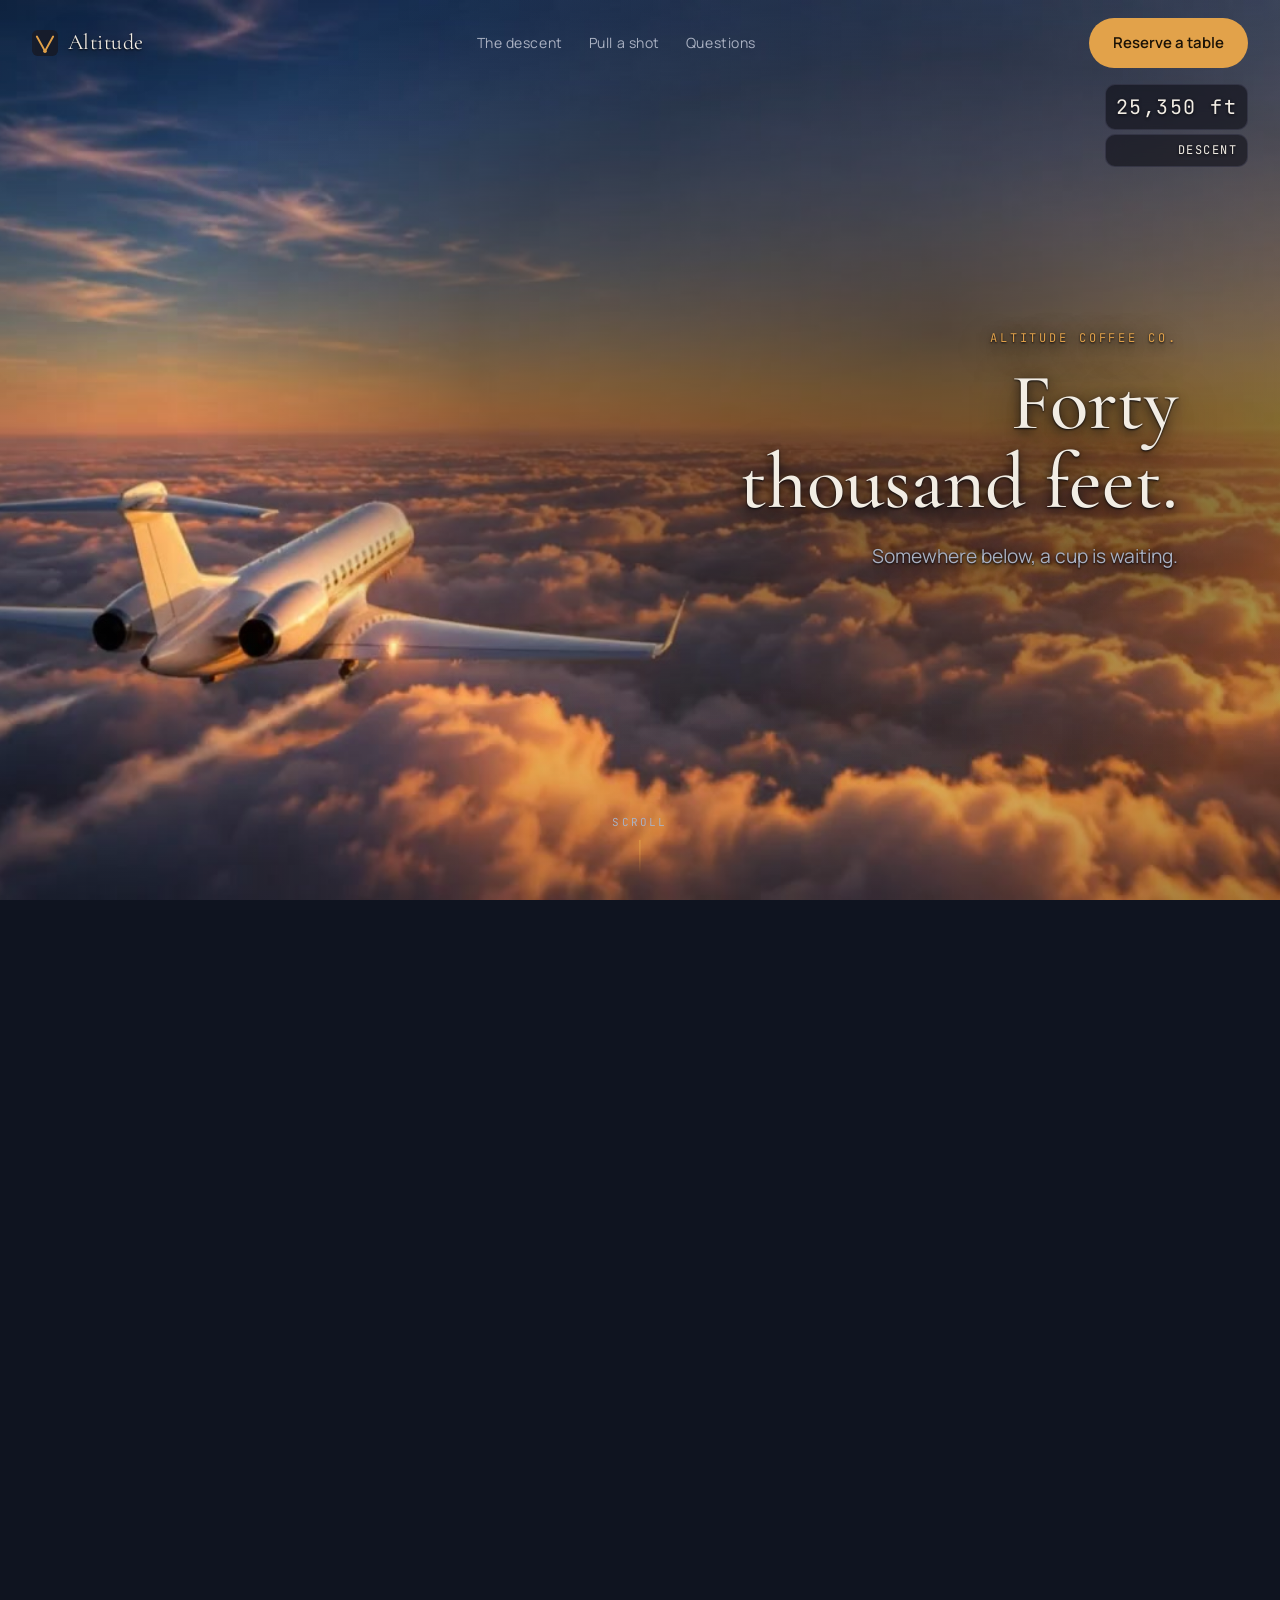
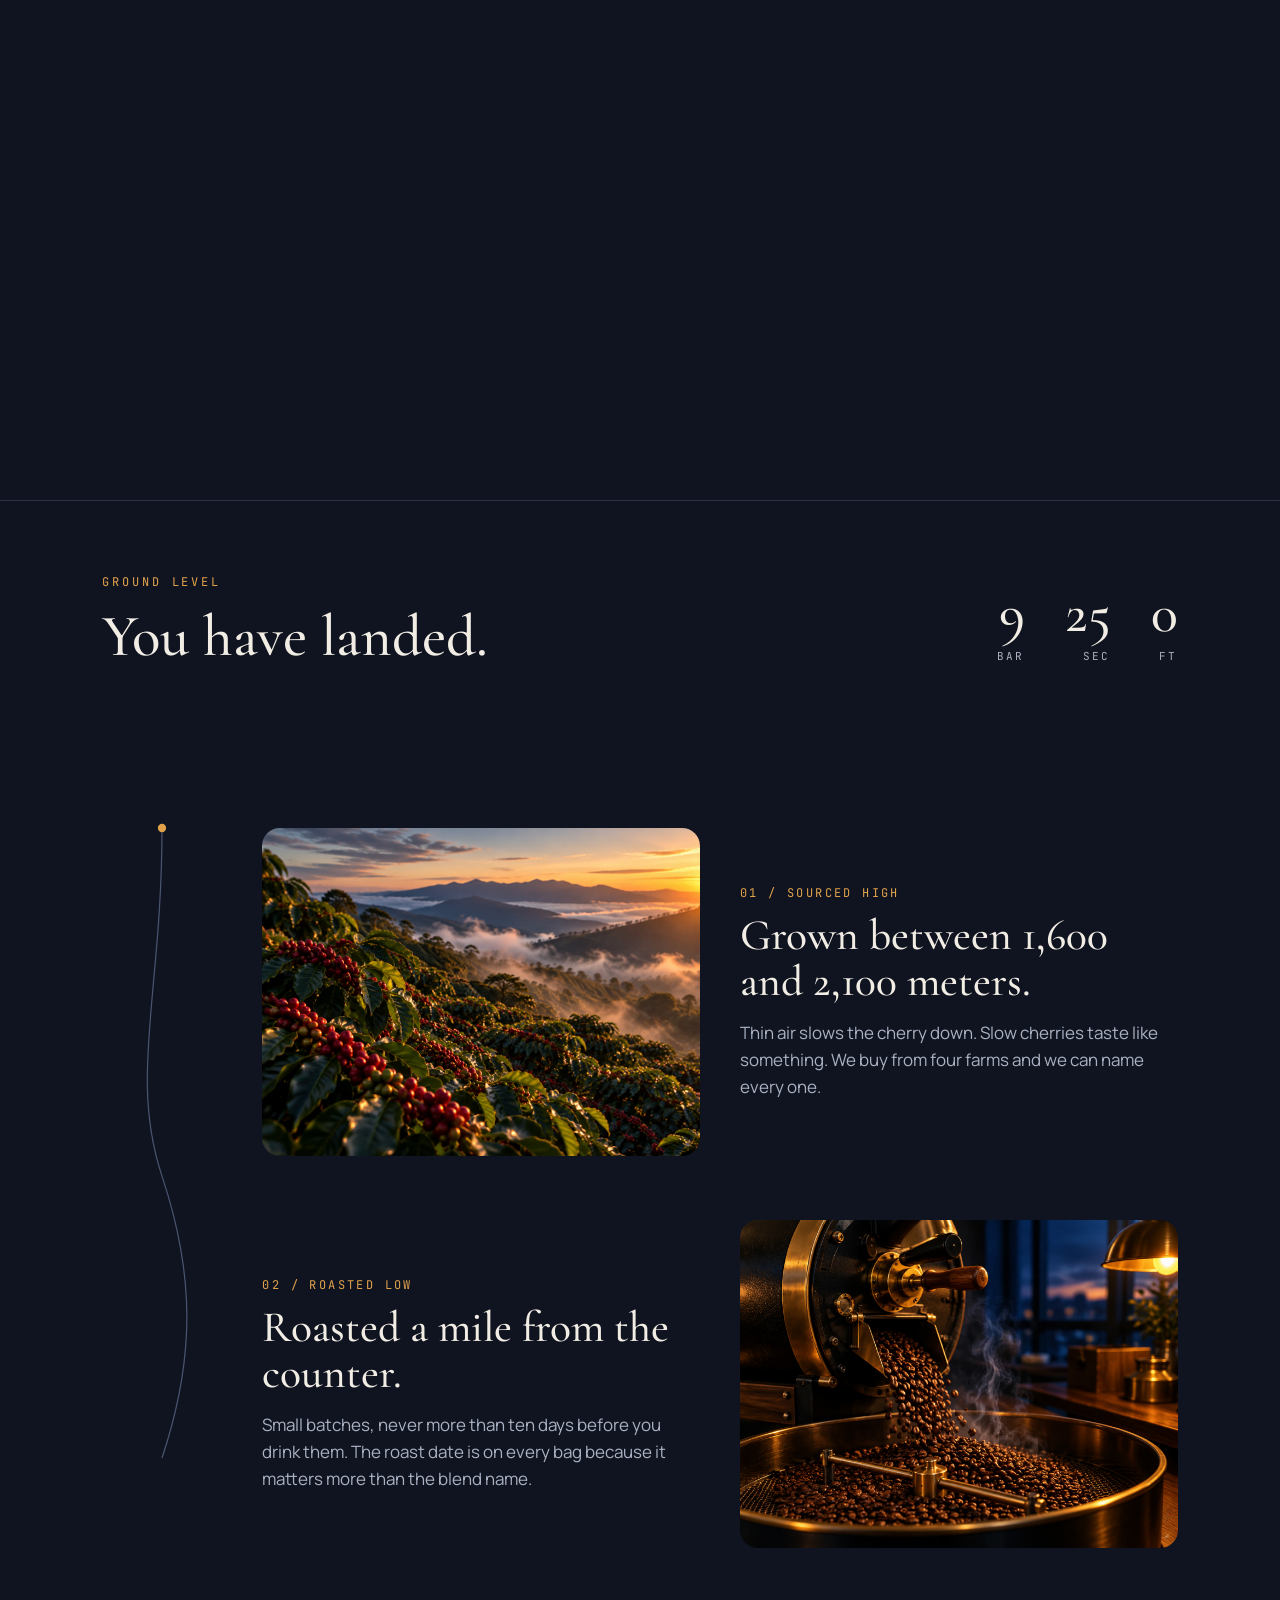
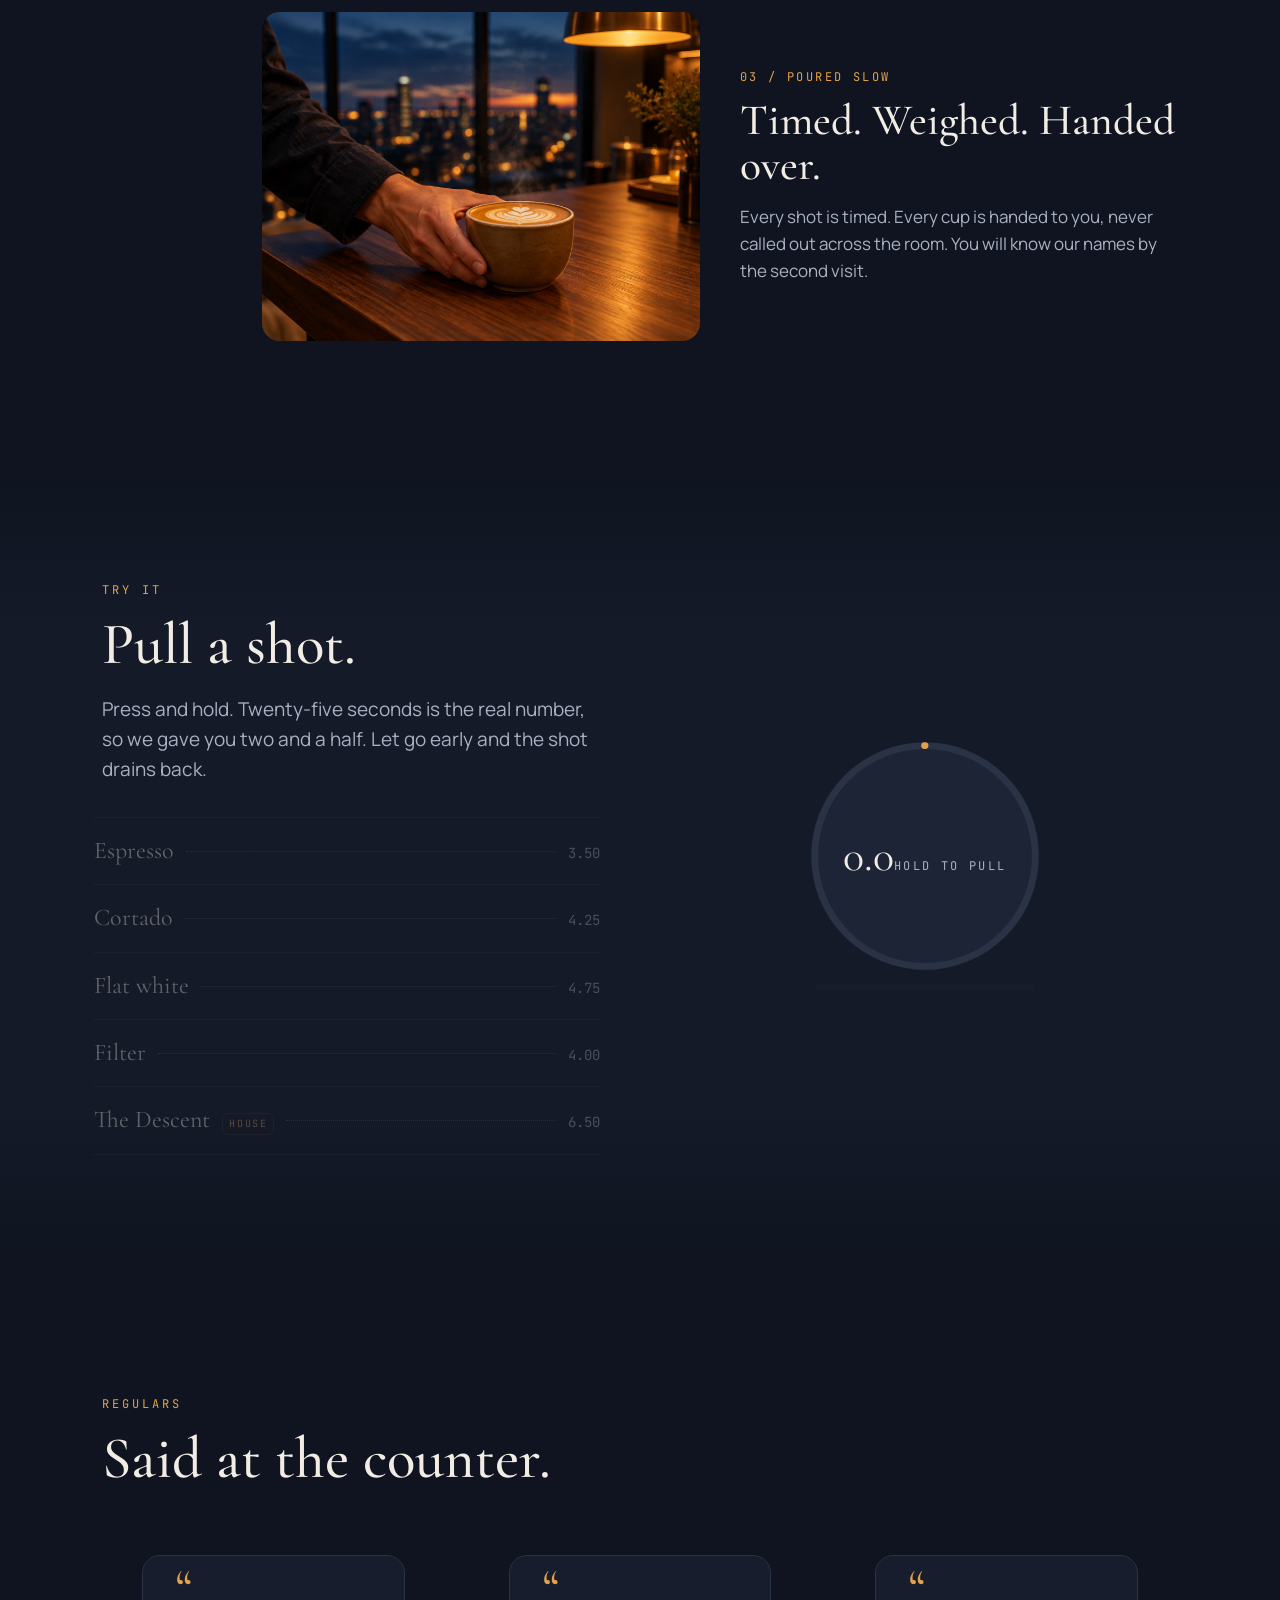
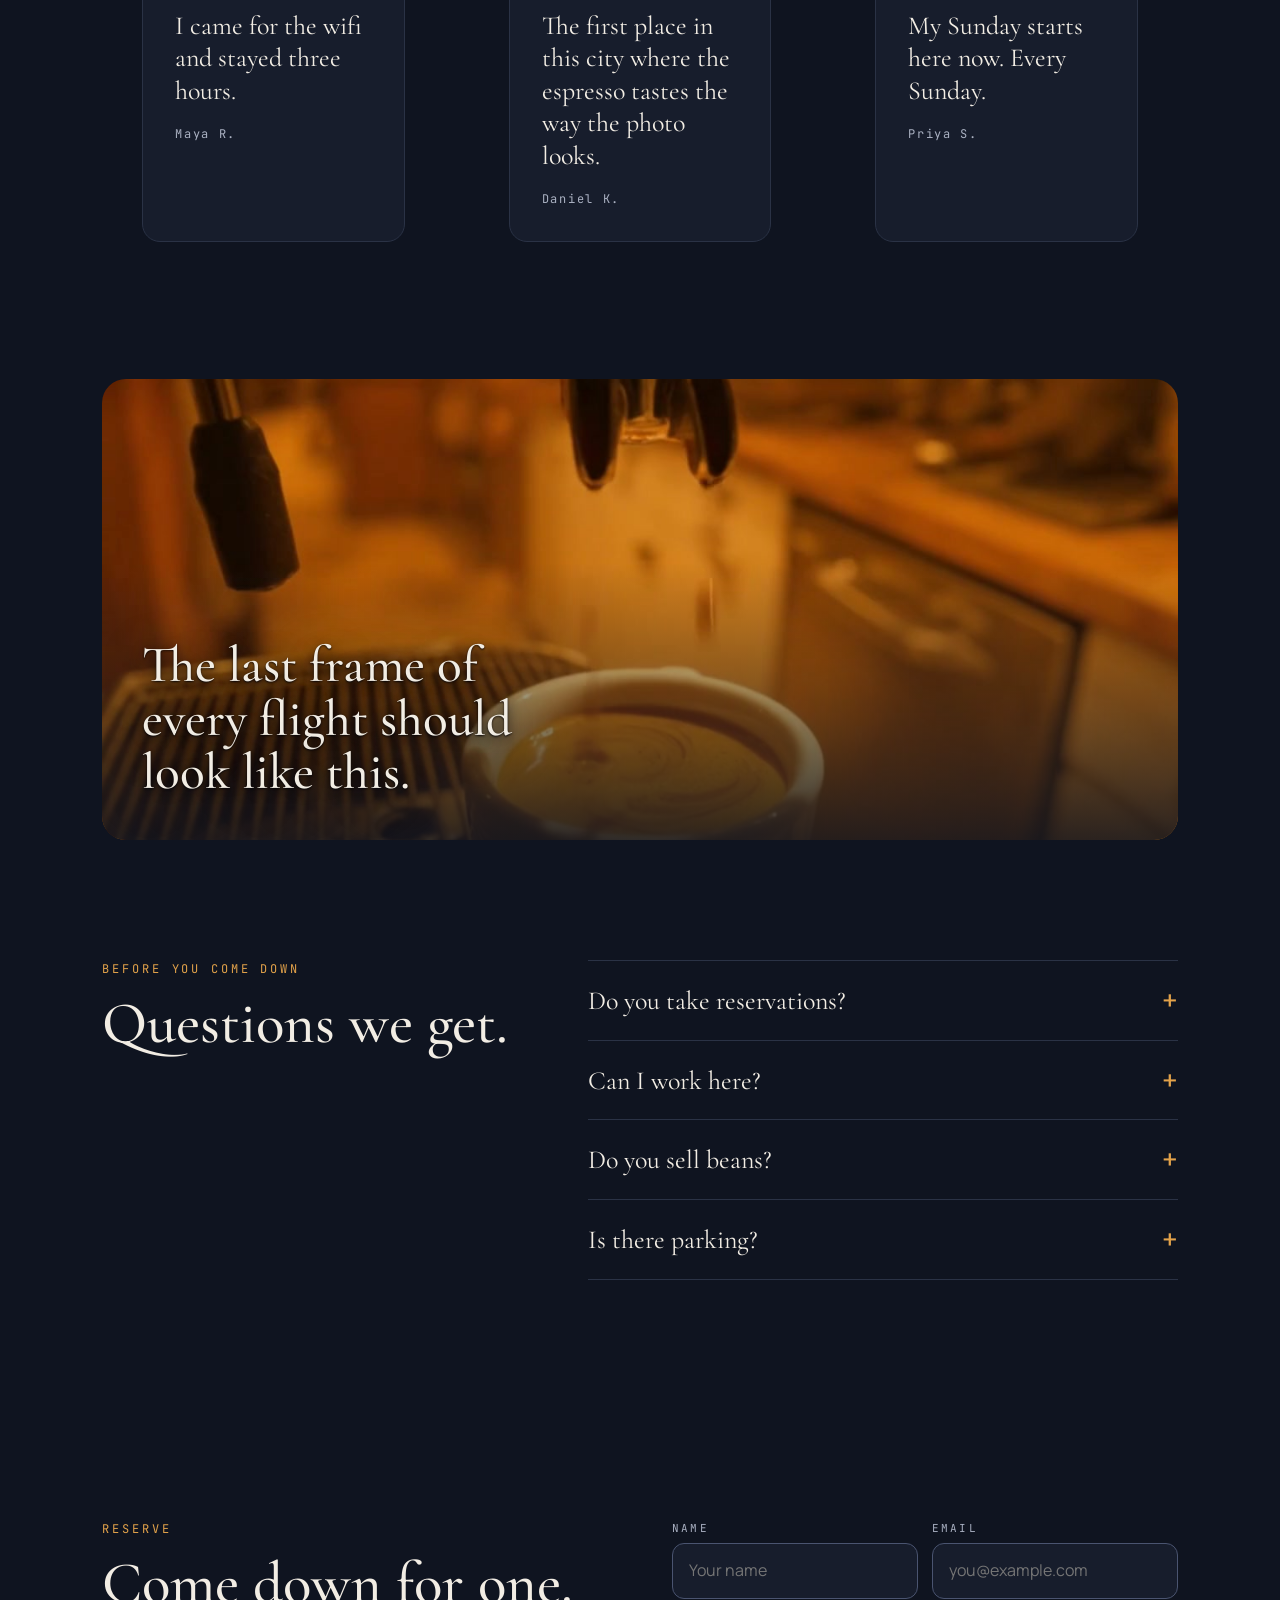
==== commit 46fcf7bc: "Re-roll the espresso pour segment: tight on the spouts, streams into the cup Co-Authored-By: Claude " ====
--- a/site/index.html
+++ b/site/index.html
@@ -497,7 +497,7 @@
 (function(){
 'use strict';
 const VIDEO_URL='assets/hero-scrub.mp4';
-const VIDEO_BYTES=8305662;
+const VIDEO_BYTES=8485001;
 const stage=document.getElementById('stage');
 const video=document.getElementById('hero');
 const ring=document.querySelector('.ring');
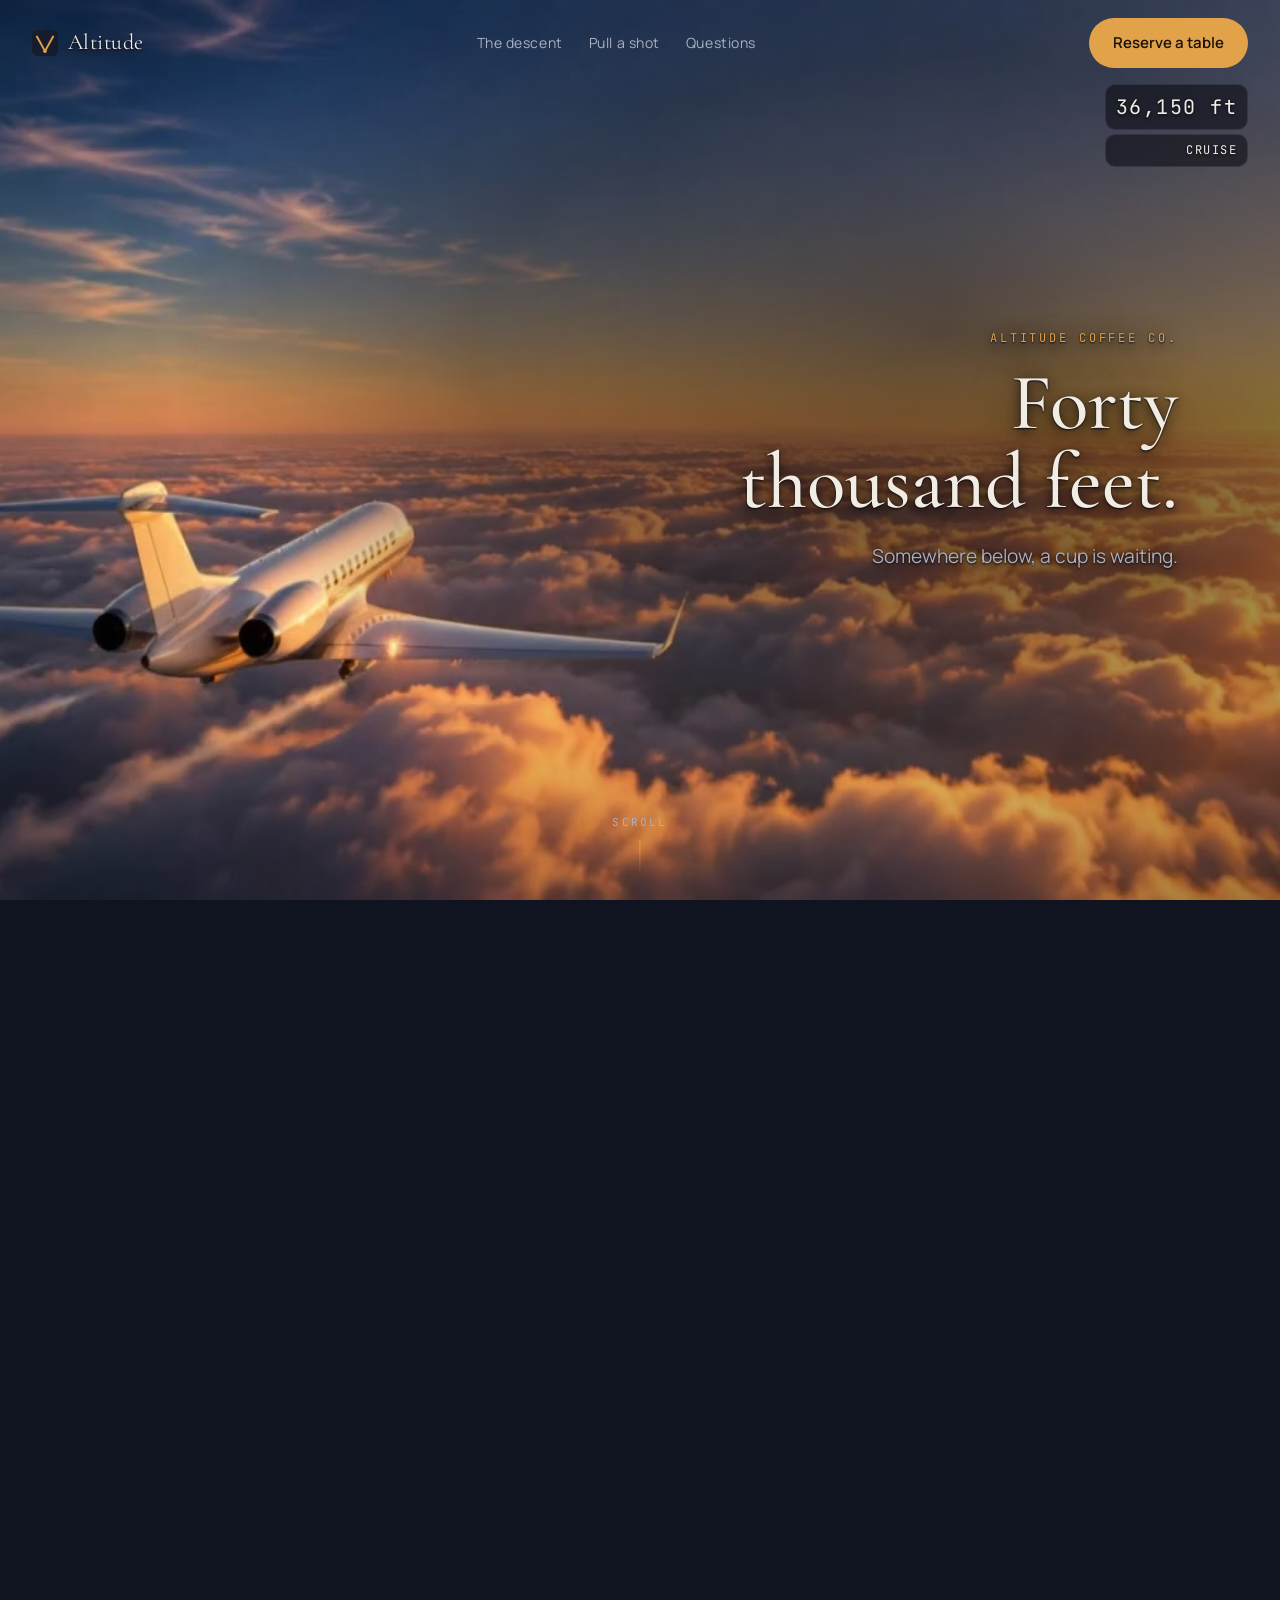
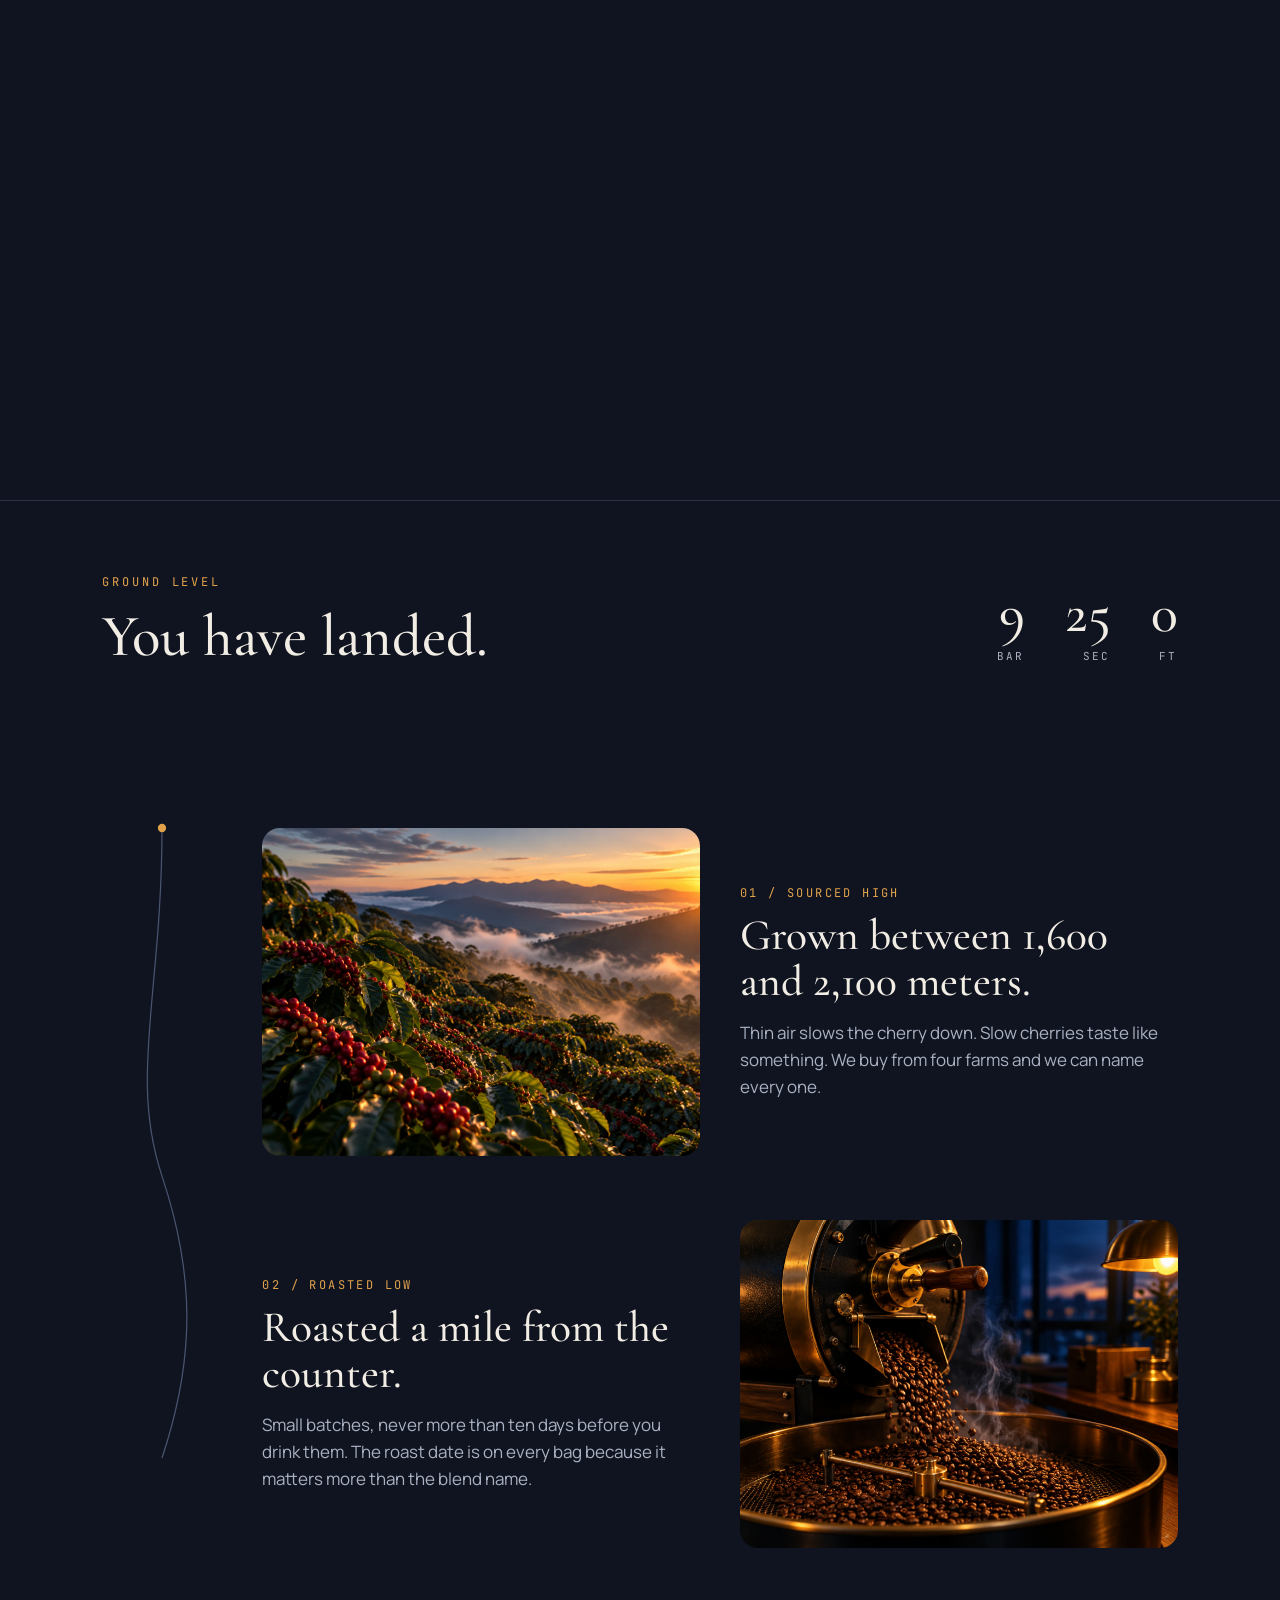
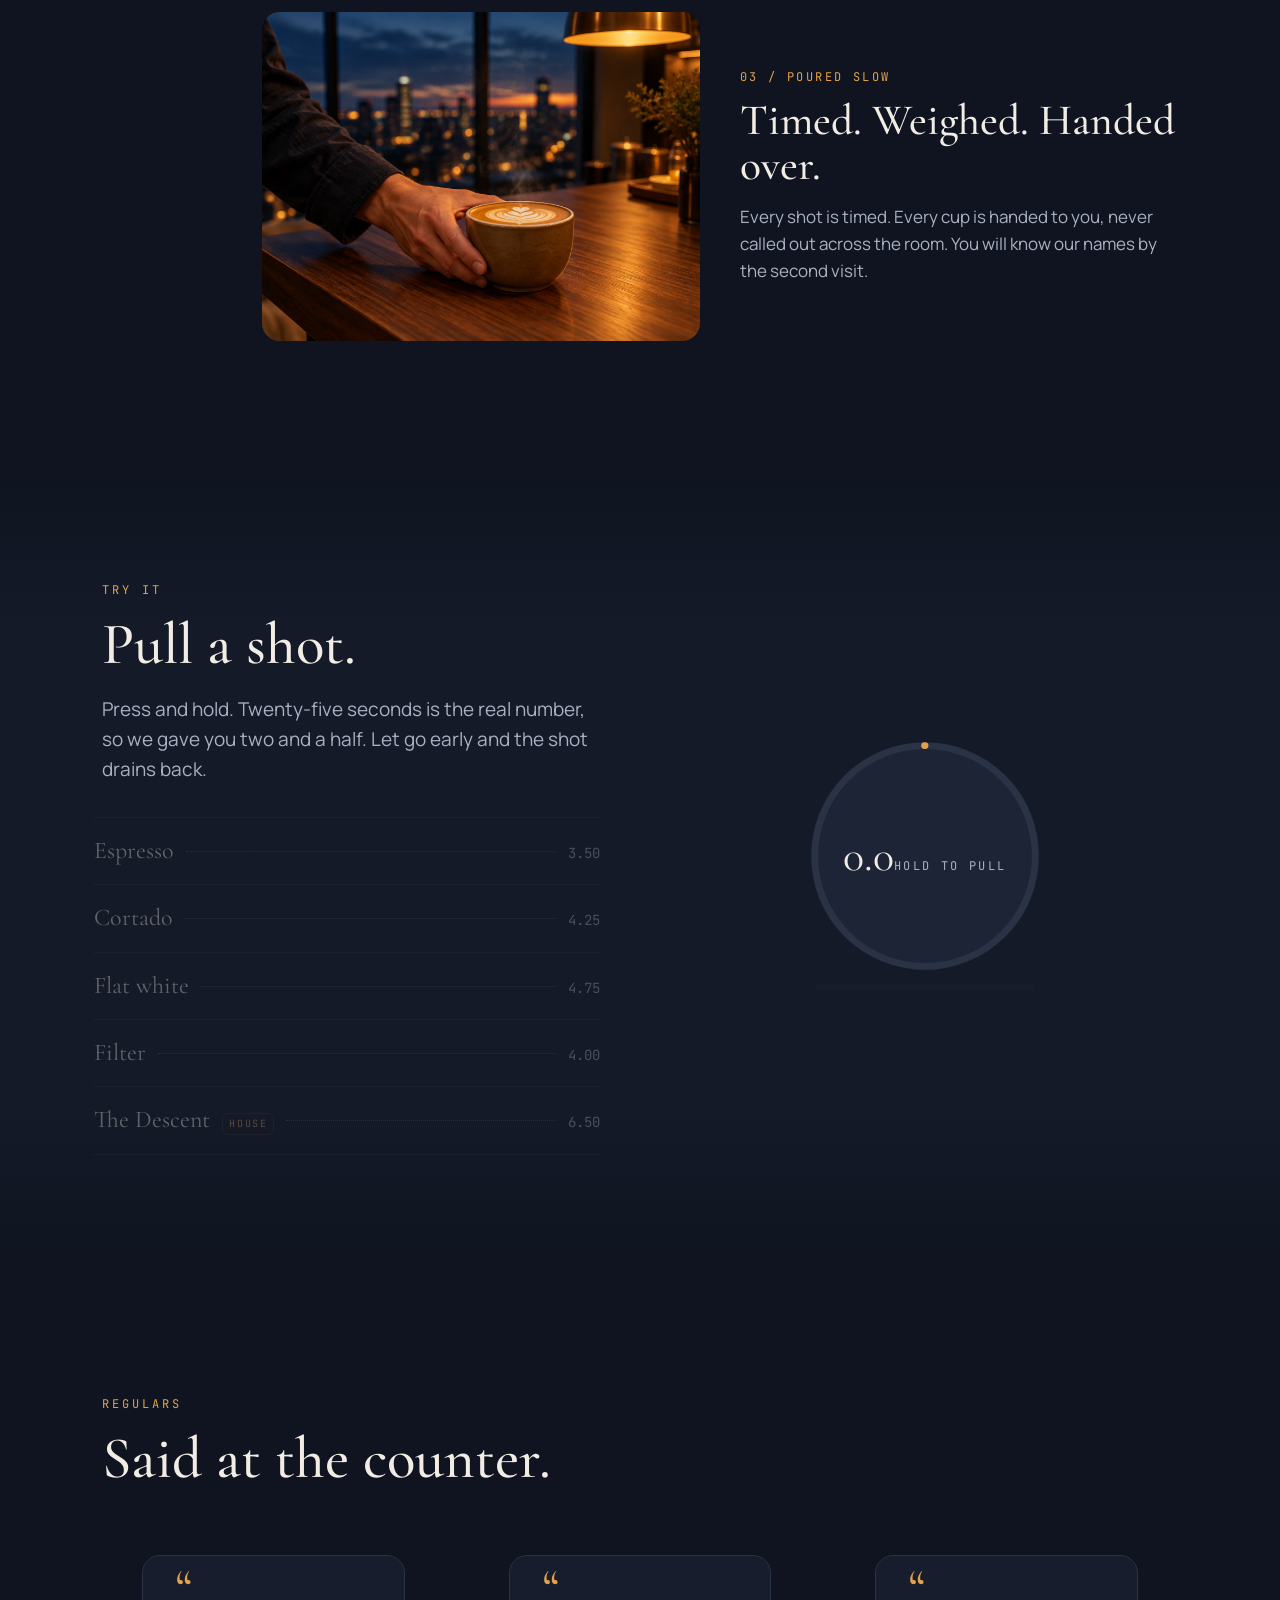
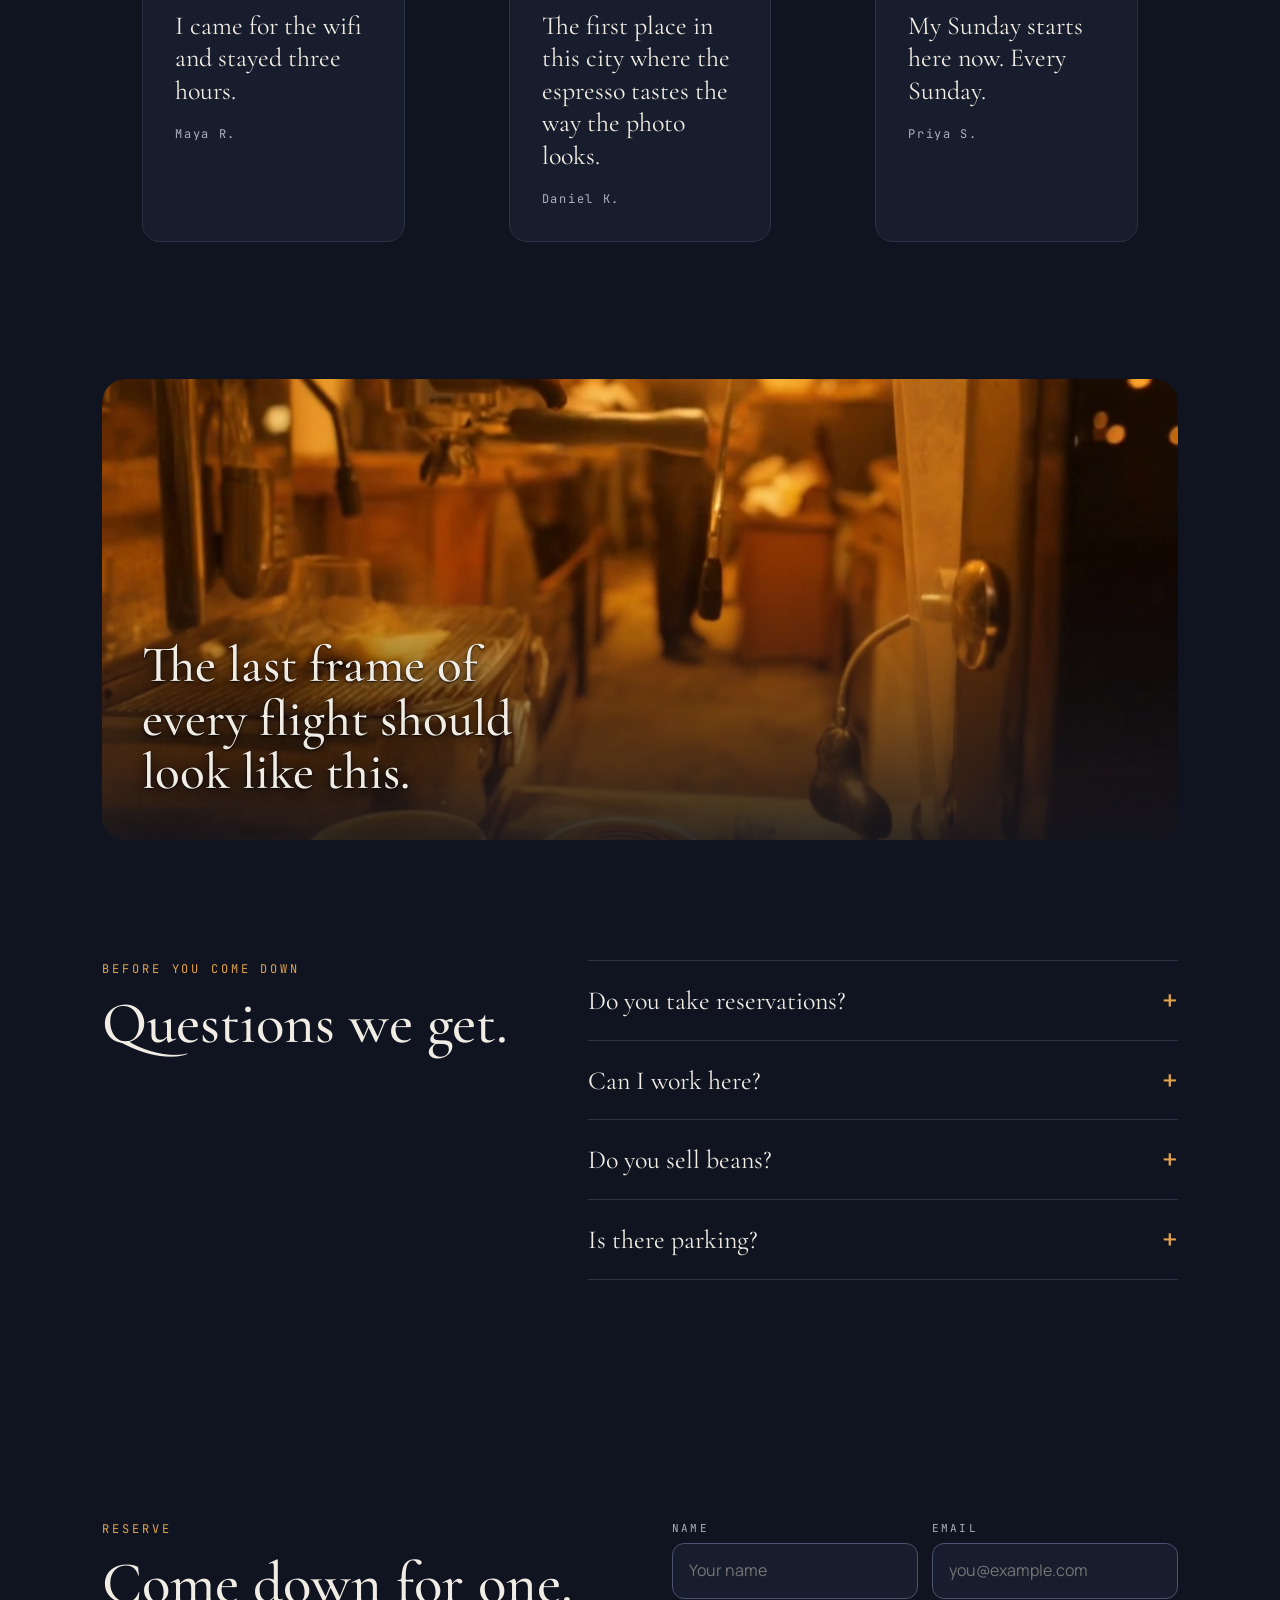
==== commit 580fcd5e: "Use the original pour clip as the final segment Co-Authored-By: Claude Fable 5.1 <noreply@anthropic." ====
--- a/site/index.html
+++ b/site/index.html
@@ -497,7 +497,7 @@
 (function(){
 'use strict';
 const VIDEO_URL='assets/hero-scrub.mp4';
-const VIDEO_BYTES=8485001;
+const VIDEO_BYTES=8305662;
 const stage=document.getElementById('stage');
 const video=document.getElementById('hero');
 const ring=document.querySelector('.ring');
